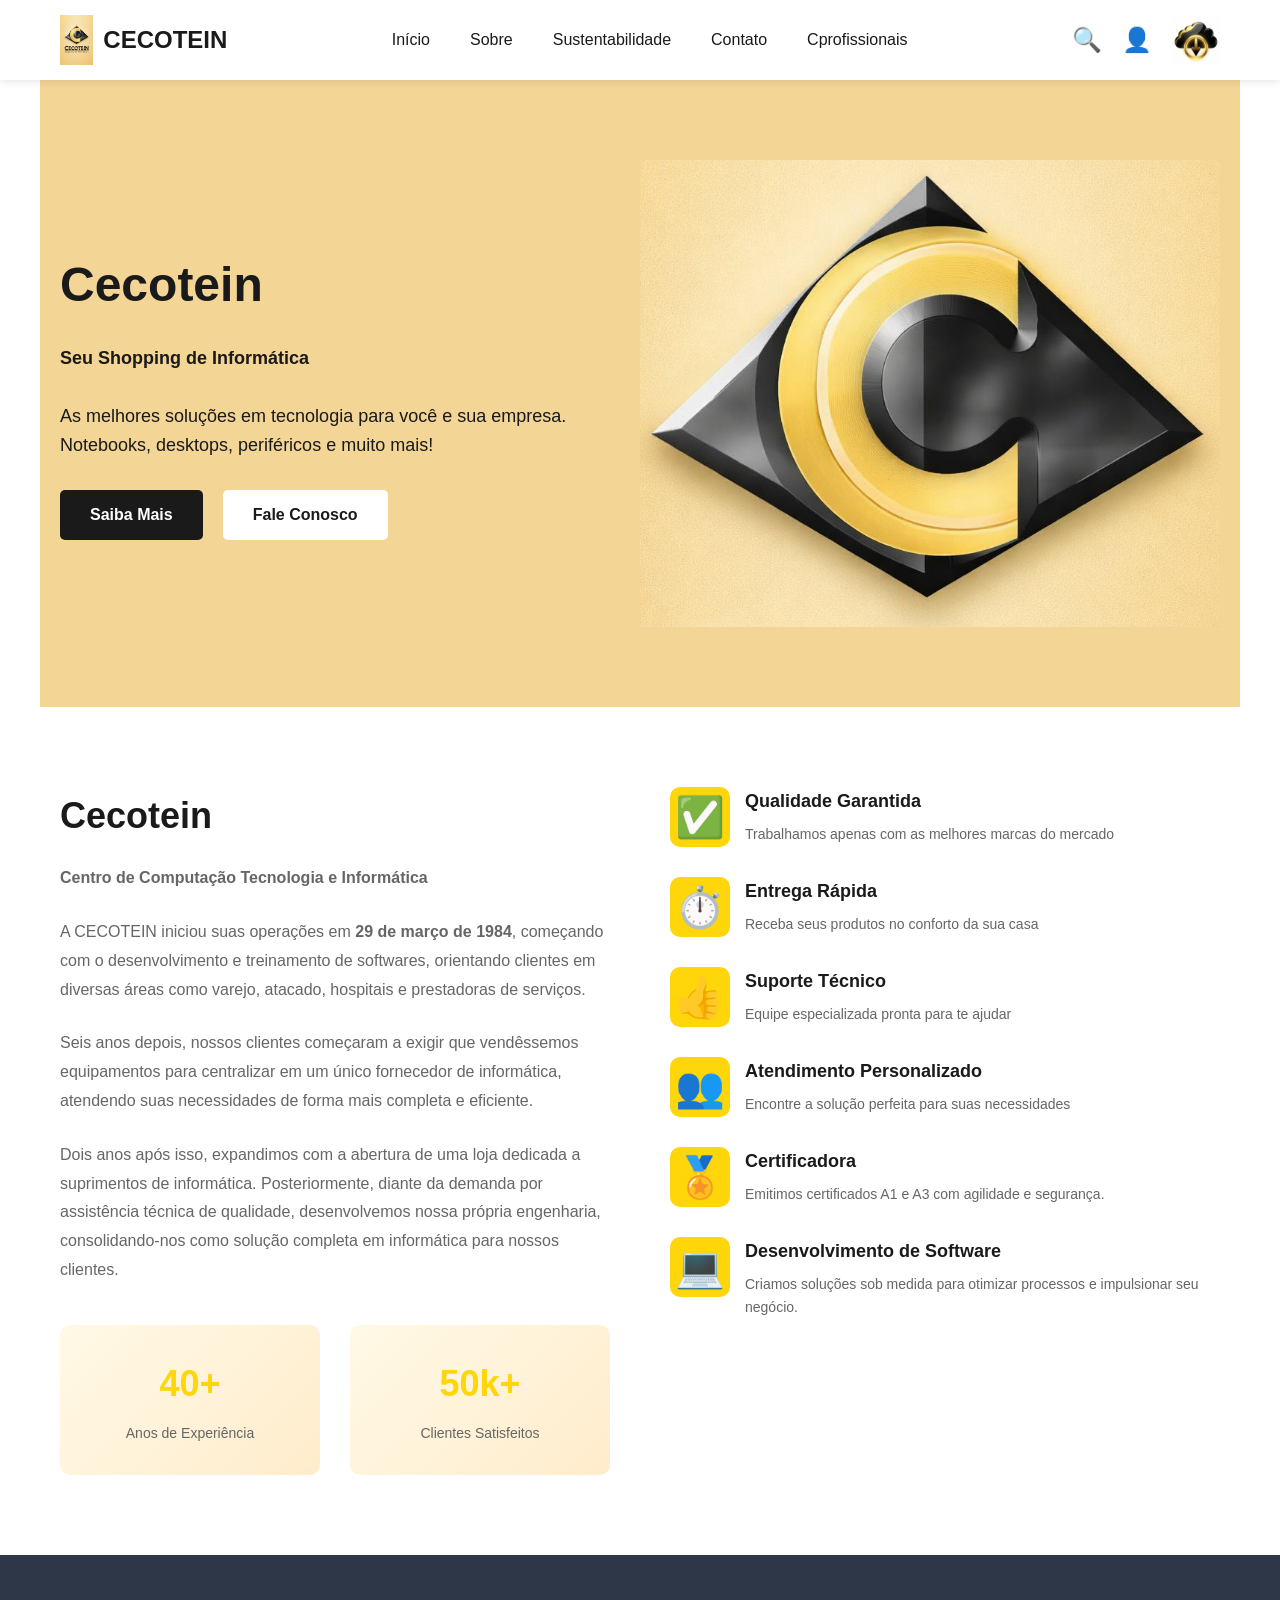
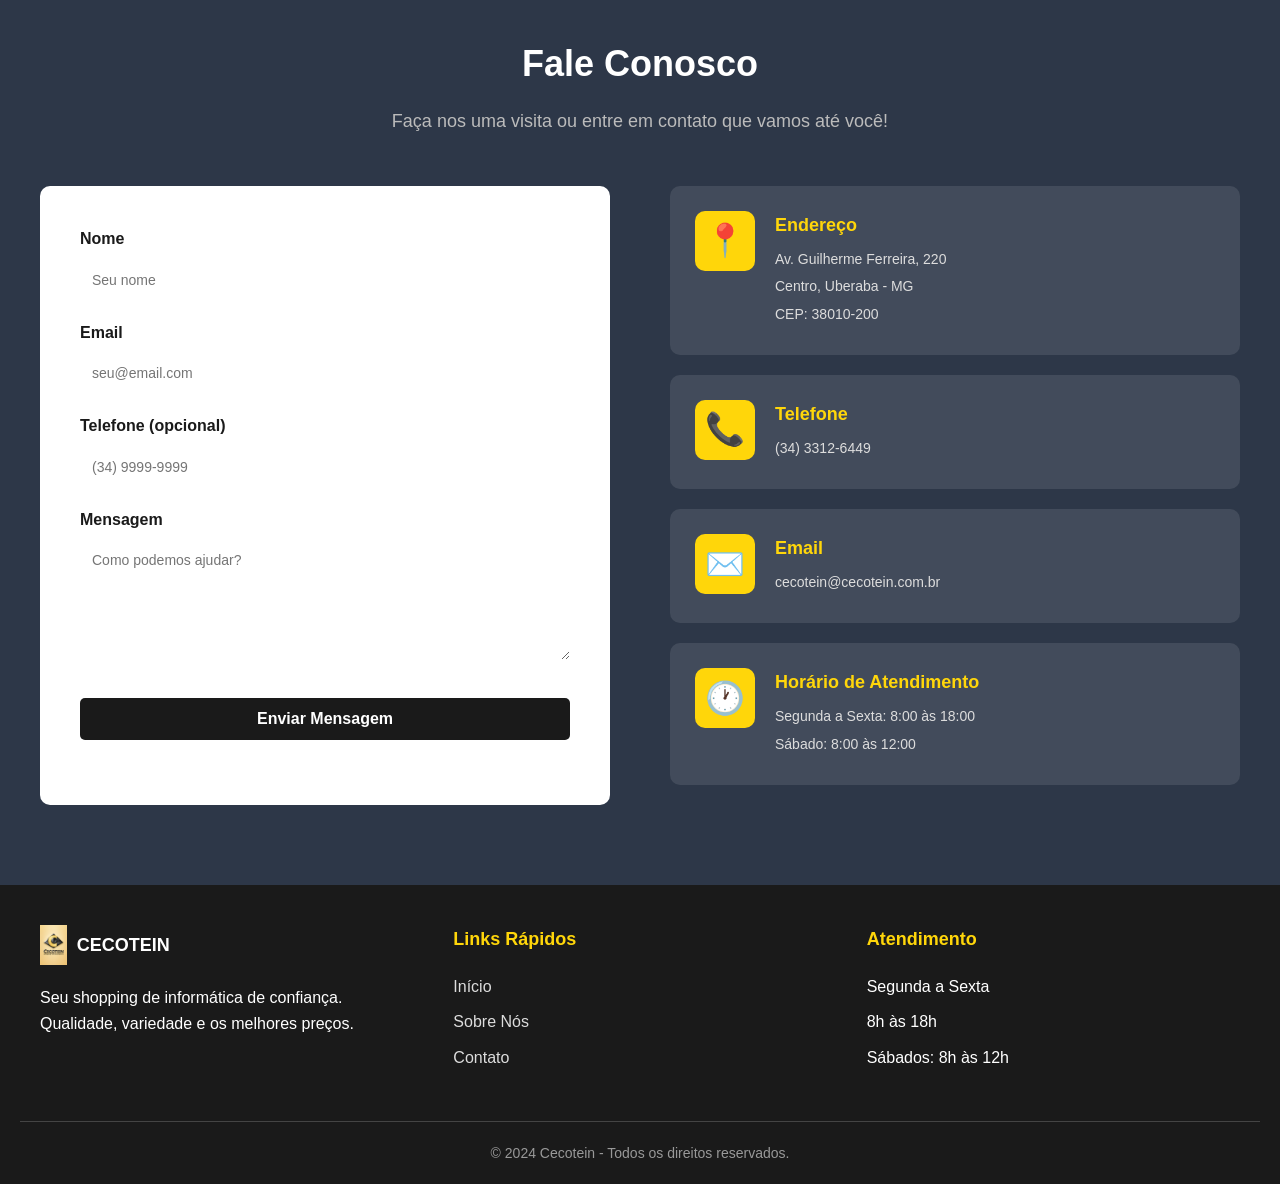
==== index.html @ 4a8e010f "Adicionando CProfissionais E Adm Ao site novo da Cecotein" ====
<!DOCTYPE html>
<html lang="pt-BR">
<head>
    <meta charset="UTF-8">
    <meta name="viewport" content="width=device-width, initial-scale=1.0">
    <title>Cecotein - Seu Shopping de Informática</title>
    <link rel="icon" href="assets/cecotein_logo01.png" type="image/png">
    <style>
        * {
            margin: 0;
            padding: 0;
            box-sizing: border-box;
        }

        :root {
            --amarelo: #FFD60A;
            --preto: #1a1a1a;
            --cinza-escuro: #2d3748;
            --cinza-claro: #f7f7f7;
            --branco: #ffffff;
        }

        body {
            font-family: 'Segoe UI', Tahoma, Geneva, Verdana, sans-serif;
            line-height: 1.6;
            color: #333;
        }

        /* HEADER & NAVEGAÇÃO */
        header {
            background-color: var(--branco);
            box-shadow: 0 2px 8px rgba(0, 0, 0, 0.1);
            position: sticky;
            top: 0;
            z-index: 1000;
        }

        .header-container {
            max-width: 1200px;
            margin: 0 auto;
            display: flex;
            justify-content: space-between;
            align-items: center;
            padding: 15px 20px;
        }

        .logo {
            display: flex;
            align-items: center;
            gap: 10px;
        }

        .logo a {
            display: flex;
            align-items: center;
            gap: 10px;
            text-decoration: none;
        }

        .logo img {
            height: 50px;
            width: auto;
        }

        .logo-text {
            font-size: 24px;
            font-weight: bold;
            color: var(--preto);
        }

        nav ul {
            list-style: none;
            display: flex;
            gap: 40px;
            align-items: center;
        }

        nav a {
            text-decoration: none;
            color: var(--preto);
            font-weight: 500;
            transition: color 0.3s ease;
        }

        nav a:hover {
            color: var(--amarelo);
        }

        .header-icons {
            display: flex;
            gap: 20px;
            align-items: center;
        }

        .icon-btn {
            background: none;
            border: none;
            font-size: 24px;
            cursor: pointer;
            transition: transform 0.3s ease;
        }

        .icon-btn:hover {
            transform: scale(1.1);
        }

        .icon-btn img {
            width: 48px;
            height: 48px;
            object-fit: contain;
            display: block;
        }

        .cart-badge {
            background-color: var(--amarelo);
            color: var(--preto);
            border-radius: 50%;
            width: 24px;
            height: 24px;
            display: flex;
            align-items: center;
            justify-content: center;
            font-size: 12px;
            font-weight: bold;
        }

        /* HERO SECTION */
        .hero {
            background-color: #f3d596;
            padding: 80px 20px;
            display: flex;
            align-items: center;
            justify-content: space-between;
            max-width: 1200px;
            margin: 0 auto;
        }

        .hero-content {
            flex: 1;
        }

        .hero h1 {
            font-size: 48px;
            color: var(--preto);
            margin-bottom: 20px;
            font-weight: 900;
        }

        .hero p {
            font-size: 18px;
            color: var(--preto);
            margin-bottom: 30px;
        }

        .hero-buttons {
            display: flex;
            gap: 20px;
        }

        .btn {
            padding: 12px 30px;
            border: none;
            border-radius: 5px;
            font-size: 16px;
            font-weight: 600;
            cursor: pointer;
            transition: all 0.3s ease;
            text-decoration: none;
            display: inline-block;
        }

        .btn-primary {
            background-color: var(--preto);
            color: var(--branco);
        }

        .btn-primary:hover {
            background-color: var(--cinza-escuro);
            transform: translateY(-2px);
        }

        .btn-secondary {
            background-color: var(--branco);
            color: var(--preto);
        }

        .btn-secondary:hover {
            background-color: var(--cinza-claro);
            transform: translateY(-2px);
        }

        .hero-image {
            flex: 1;
            display: flex;
            justify-content: center;
            align-items: center;
            min-height: 300px;
        }

        .hero-image img {
            max-width: 100%;
            height: auto;
        }

        /* SOBRE */
        .sobre {
            padding: 80px 20px;
            background-color: var(--branco);
            max-width: 1200px;
            margin: 0 auto;
        }

        .sobre-container {
            display: grid;
            grid-template-columns: 1fr 1fr;
            gap: 60px;
            align-items: start;
        }

        .sobre-content h2 {
            font-size: 36px;
            color: var(--preto);
            margin-bottom: 20px;
            font-weight: 900;
        }

        .sobre-content p {
            font-size: 16px;
            color: #666;
            margin-bottom: 25px;
            line-height: 1.8;
        }

        .stats-container {
            display: grid;
            grid-template-columns: 1fr 1fr;
            gap: 30px;
            margin-top: 40px;
        }

        .stat-box {
            background: linear-gradient(135deg, #fff9e6 0%, #ffeccc 100%);
            padding: 30px;
            border-radius: 10px;
            text-align: center;
        }

        .stat-number {
            font-size: 36px;
            font-weight: 900;
            color: var(--amarelo);
        }

        .stat-label {
            font-size: 14px;
            color: #666;
            margin-top: 10px;
        }

        .beneficios {
            display: grid;
            grid-template-columns: 1fr;
            gap: 30px;
        }

        .beneficio-item {
            display: flex;
            gap: 15px;
            align-items: flex-start;
        }

        .beneficio-icon {
            font-size: 40px;
            background-color: var(--amarelo);
            width: 60px;
            height: 60px;
            border-radius: 10px;
            display: flex;
            justify-content: center;
            align-items: center;
            flex-shrink: 0;
        }

        .beneficio-content h3 {
            font-size: 18px;
            color: var(--preto);
            margin-bottom: 8px;
            font-weight: 700;
        }

        .beneficio-content p {
            font-size: 14px;
            color: #666;
            margin: 0;
        }

        /* CONTATO */
        .contato {
            padding: 80px 20px;
            background-color: var(--cinza-escuro);
            color: var(--branco);
        }

        .contato-container {
            max-width: 1200px;
            margin: 0 auto;
            display: grid;
            grid-template-columns: 1fr 1fr;
            gap: 60px;
        }

        .contato h2 {
            text-align: center;
            grid-column: 1 / -1;
            font-size: 36px;
            margin-bottom: 15px;
            font-weight: 900;
        }

        .contato-subtitle {
            text-align: center;
            grid-column: 1 / -1;
            color: #bbb;
            margin-bottom: 50px;
            font-size: 18px;
        }

        .form-group {
            margin-bottom: 20px;
        }

        .form-group label {
            display: block;
            margin-bottom: 8px;
            font-weight: 600;
            color: var(--branco);
        }

        .form-group input,
        .form-group textarea {
            width: 100%;
            padding: 12px;
            border: none;
            border-radius: 5px;
            font-family: inherit;
            font-size: 14px;
        }

        .form-group input:focus,
        .form-group textarea:focus {
            outline: none;
            box-shadow: 0 0 0 3px rgba(255, 214, 10, 0.3);
        }

        .form-group textarea {
            resize: vertical;
            min-height: 120px;
        }

        .contato form {
            background: var(--branco);
            padding: 40px;
            border-radius: 10px;
        }

        .contato form .form-group label {
            color: var(--preto);
        }

        .contato form .btn {
            width: 100%;
            margin-top: 10px;
        }

        .info-item a {
            color: inherit;
            text-decoration: none;
        }

        .info-item a:hover {
            text-decoration: underline;
        }

        .info-item {
            background: rgba(255, 255, 255, 0.1);
            padding: 25px;
            border-radius: 10px;
            margin-bottom: 20px;
            display: flex;
            gap: 20px;
            align-items: flex-start;
        }

        .info-icon {
            font-size: 32px;
            background-color: var(--amarelo);
            color: var(--preto);
            width: 60px;
            height: 60px;
            border-radius: 10px;
            display: flex;
            justify-content: center;
            align-items: center;
            flex-shrink: 0;
        }

        .info-content h3 {
            font-size: 18px;
            margin-bottom: 8px;
            color: var(--amarelo);
            font-weight: 700;
        }

        .info-content p {
            font-size: 14px;
            color: #ddd;
            margin: 5px 0;
        }

        /* FOOTER */
        footer {
            background-color: var(--preto);
            color: var(--branco);
            padding: 40px 20px 20px;
        }

        .footer-container {
            max-width: 1200px;
            margin: 0 auto;
            display: grid;
            grid-template-columns: repeat(auto-fit, minmax(250px, 1fr));
            gap: 40px;
            margin-bottom: 40px;
        }

        .footer-section h3 {
            font-size: 18px;
            margin-bottom: 20px;
            color: var(--amarelo);
            font-weight: 700;
        }

        .footer-section ul {
            list-style: none;
        }

        .footer-section ul li {
            margin-bottom: 10px;
        }

        .footer-section ul a {
            color: #ddd;
            text-decoration: none;
            transition: color 0.3s ease;
        }

        .footer-section ul a:hover {
            color: var(--amarelo);
        }

        .footer-logo {
            display: flex;
            align-items: center;
            gap: 10px;
            margin-bottom: 20px;
        }

        .footer-logo img {
            height: 40px;
        }

        .footer-logo-text {
            font-size: 18px;
            font-weight: bold;
        }

        .footer-bottom {
            border-top: 1px solid #444;
            padding-top: 20px;
            text-align: center;
            color: #999;
            font-size: 14px;
        }

        /* RESPONSIVO */
        @media (max-width: 768px) {
            .header-container {
                flex-direction: column;
                gap: 20px;
            }

            nav ul {
                gap: 20px;
                font-size: 14px;
            }

            .hero {
                flex-direction: column;
                padding: 40px 20px;
            }

            .hero h1 {
                font-size: 36px;
            }

            .hero-buttons {
                flex-direction: column;
            }

            .hero-image {
                margin-top: 40px;
            }

            .sobre-container {
                grid-template-columns: 1fr;
                gap: 40px;
            }

            .contato-container {
                grid-template-columns: 1fr;
            }
        }
    </style>
</head>
<body>
    <!-- HEADER -->
    <header>
        <div class="header-container">
            <div class="logo">
                <a href="index.html" aria-label="Ir para a página inicial">
                    <img src="assets/cecotein_logo01.png" alt="Cecotein Logo">
                    <span class="logo-text">CECOTEIN</span>
                </a>
            </div>
            <nav>
                <ul>
                    <li><a href="#inicio">Início</a></li>
                    <li><a href="#sobre">Sobre</a></li>
                    <li><a href="sustentabilidade.html">Sustentabilidade</a></li>
                    <li><a href="#contato">Contato</a></li>
                    <li><a href="https://cecotein.com.br/cprofissionais/principais/">Cprofissionais</a></li>
                </ul>
            </nav>
            <div class="header-icons">
                <button class="icon-btn" aria-label="Pesquisar">🔍</button>
                <button class="icon-btn" aria-label="Perfil">👤</button>
                <a class="icon-btn" href="https://www.cecotein.com.br/senha.php" aria-label="Acessar principais">
                    <img src="assets/Simbolo_Downloads.png" alt="Ícone de download">
                </a>
            </div>
        </div>
    </header>

    <!-- HERO SECTION -->
    <section class="hero" id="inicio">
        <div class="hero-content">
            <h1>Cecotein</h1>
            <p><strong>Seu Shopping de Informática</strong></p>
            <p>As melhores soluções em tecnologia para você e sua empresa. Notebooks, desktops, periféricos e muito mais!</p>
            <div class="hero-buttons">
                <a href="#sobre" class="btn btn-primary">Saiba Mais</a>
                <a href="#contato" class="btn btn-secondary">Fale Conosco</a>
            </div>
        </div>
        <div class="hero-image">
            <img src="assets/cecotein_logo02.png" alt="Cecotein Logo" style="max-width: 100%; height: auto;">
        </div>
    </section>

    <!-- SOBRE -->
    <section class="sobre" id="sobre">
        <div class="sobre-container">
            <div class="sobre-content">
                <h2>Cecotein</h2>
                <p><strong>Centro de Computação Tecnologia e Informática</strong></p>
                
                <p>A CECOTEIN iniciou suas operações em <strong>29 de março de 1984</strong>, começando com o desenvolvimento e treinamento de softwares, orientando clientes em diversas áreas como varejo, atacado, hospitais e prestadoras de serviços.</p>
                
                <p>Seis anos depois, nossos clientes começaram a exigir que vendêssemos equipamentos para centralizar em um único fornecedor de informática, atendendo suas necessidades de forma mais completa e eficiente.</p>
                
                <p>Dois anos após isso, expandimos com a abertura de uma loja dedicada a suprimentos de informática. Posteriormente, diante da demanda por assistência técnica de qualidade, desenvolvemos nossa própria engenharia, consolidando-nos como solução completa em informática para nossos clientes.</p>
                
                <div class="stats-container">
                    <div class="stat-box">
                        <div class="stat-number">40+</div>
                        <div class="stat-label">Anos de Experiência</div>
                    </div>
                    <div class="stat-box">
                        <div class="stat-number">50k+</div>
                        <div class="stat-label">Clientes Satisfeitos</div>
                    </div>
                </div>
            </div>

            <div class="beneficios">
                <div class="beneficio-item">
                    <div class="beneficio-icon">✅</div>
                    <div class="beneficio-content">
                        <h3>Qualidade Garantida</h3>
                        <p>Trabalhamos apenas com as melhores marcas do mercado</p>
                    </div>
                </div>

                <div class="beneficio-item">
                    <div class="beneficio-icon">⏱️</div>
                    <div class="beneficio-content">
                        <h3>Entrega Rápida</h3>
                        <p>Receba seus produtos no conforto da sua casa</p>
                    </div>
                </div>

                <div class="beneficio-item">
                    <div class="beneficio-icon">👍</div>
                    <div class="beneficio-content">
                        <h3>Suporte Técnico</h3>
                        <p>Equipe especializada pronta para te ajudar</p>
                    </div>
                </div>

                <div class="beneficio-item">
                    <div class="beneficio-icon">👥</div>
                    <div class="beneficio-content">
                        <h3>Atendimento Personalizado</h3>
                        <p>Encontre a solução perfeita para suas necessidades</p>
                    </div>
                </div>

                <div class="beneficio-item">
                    <div class="beneficio-icon">🏅</div>
                    <div class="beneficio-content">
                        <h3>Certificadora</h3>
                        <p>Emitimos certificados A1 e A3 com agilidade e segurança.</p>
                    </div>
                </div>

                <div class="beneficio-item">
                    <div class="beneficio-icon">💻</div>
                    <div class="beneficio-content">
                        <h3>Desenvolvimento de Software</h3>
                        <p>Criamos soluções sob medida para otimizar processos e impulsionar seu negócio.</p>
                    </div>
                </div>
            </div>
        </div>
    </section>

    <!-- CONTATO -->
    <section class="contato" id="contato">
        <h2>Fale Conosco</h2>
        <p class="contato-subtitle">Faça nos uma visita ou entre em contato que vamos até você!</p>

        <div class="contato-container">
            <form id="contactForm">
                <div class="form-group">
                    <label for="nome">Nome</label>
                    <input type="text" id="nome" placeholder="Seu nome" required>
                </div>
                <div class="form-group">
                    <label for="email">Email</label>
                    <input type="email" id="email" placeholder="seu@email.com" required>
                </div>
                <div class="form-group">
                    <label for="telefone">Telefone (opcional)</label>
                    <input type="tel" id="telefone" placeholder="(34) 9999-9999">
                </div>
                <div class="form-group">
                    <label for="mensagem">Mensagem</label>
                    <textarea id="mensagem" placeholder="Como podemos ajudar?" required></textarea>
                </div>
                <button type="submit" class="btn btn-primary">Enviar Mensagem</button>
            </form>

            <div>
                <div class="info-item">
                    <div class="info-icon">📍</div>
                    <div class="info-content">
                        <h3>Endereço</h3>
                        <a href="https://www.google.com/maps/search/Av.+Guilherme+Ferreira,+220,+Centro,+Uberaba,+MG,+38010-200" target="_blank" rel="noopener noreferrer">
                            <p>Av. Guilherme Ferreira, 220</p>
                            <p>Centro, Uberaba - MG</p>
                            <p>CEP: 38010-200</p>
                        </a>
                    </div>
                </div>

                <div class="info-item">
                    <div class="info-icon">📞</div>
                    <div class="info-content">
                        <h3>Telefone</h3>
                        <a href="tel:+553433126449">
                            <p>(34) 3312-6449</p>
                        </a>
                    </div>
                </div>

                <div class="info-item">
                    <div class="info-icon">✉️</div>
                    <div class="info-content">
                        <h3>Email</h3>
                        <a href="mailto:cecotein@cecotein.com.br">
                            <p>cecotein@cecotein.com.br</p>
                        </a>
                    </div>
                </div>

                <div class="info-item">
                    <div class="info-icon">🕐</div>
                    <div class="info-content">
                        <h3>Horário de Atendimento</h3>
                        <p>Segunda a Sexta: 8:00 às 18:00</p>
                        <p>Sábado: 8:00 às 12:00</p>
                    </div>
                </div>
            </div>
        </div>
    </section>

    <!-- FOOTER -->
    <footer>
        <div class="footer-container">
            <div class="footer-section">
                <div class="footer-logo">
                    <img src="assets/cecotein_logo01.png" alt="Cecotein">
                    <span class="footer-logo-text">CECOTEIN</span>
                </div>
                <p>Seu shopping de informática de confiança. Qualidade, variedade e os melhores preços.</p>
            </div>

            <div class="footer-section">
                <h3>Links Rápidos</h3>
                <ul>
                    <li><a href="#inicio">Início</a></li>
                    <li><a href="#sobre">Sobre Nós</a></li>
                    <li><a href="#contato">Contato</a></li>
                </ul>
            </div>

            <div class="footer-section">
                <h3>Atendimento</h3>
                <ul>
                    <li>Segunda a Sexta</li>
                    <li>8h às 18h</li>
                    <li>Sábados: 8h às 12h</li>
                </ul>
            </div>
        </div>

        <div class="footer-bottom">
            <p>&copy; 2024 Cecotein - Todos os direitos reservados.</p>
        </div>
    </footer>

    <script>
        // Smooth scroll para links de navegação
        document.querySelectorAll('a[href^="#"]').forEach(anchor => {
            anchor.addEventListener('click', function (e) {
                e.preventDefault();
                const target = document.querySelector(this.getAttribute('href'));
                if (target) {
                    target.scrollIntoView({
                        behavior: 'smooth',
                        block: 'start'
                    });
                }
            });
        });

        // Form submission
        document.getElementById('contactForm').addEventListener('submit', function(e) {
            e.preventDefault();
            
            const nome = document.getElementById('nome').value;
            const email = document.getElementById('email').value;
            const telefone = document.getElementById('telefone').value;
            const mensagem = document.getElementById('mensagem').value;
            
            const assunto = `Contato de ${nome}`;
            const corpo = `Nome: ${nome}\nEmail: ${email}\nTelefone: ${telefone}\n\nMensagem:\n${mensagem}`;
            
            window.location.href = `mailto:cecotein@cecotein.com.br?subject=${encodeURIComponent(assunto)}&body=${encodeURIComponent(corpo)}`;
            
            this.reset();
        });
    </script>
</body>
</html>
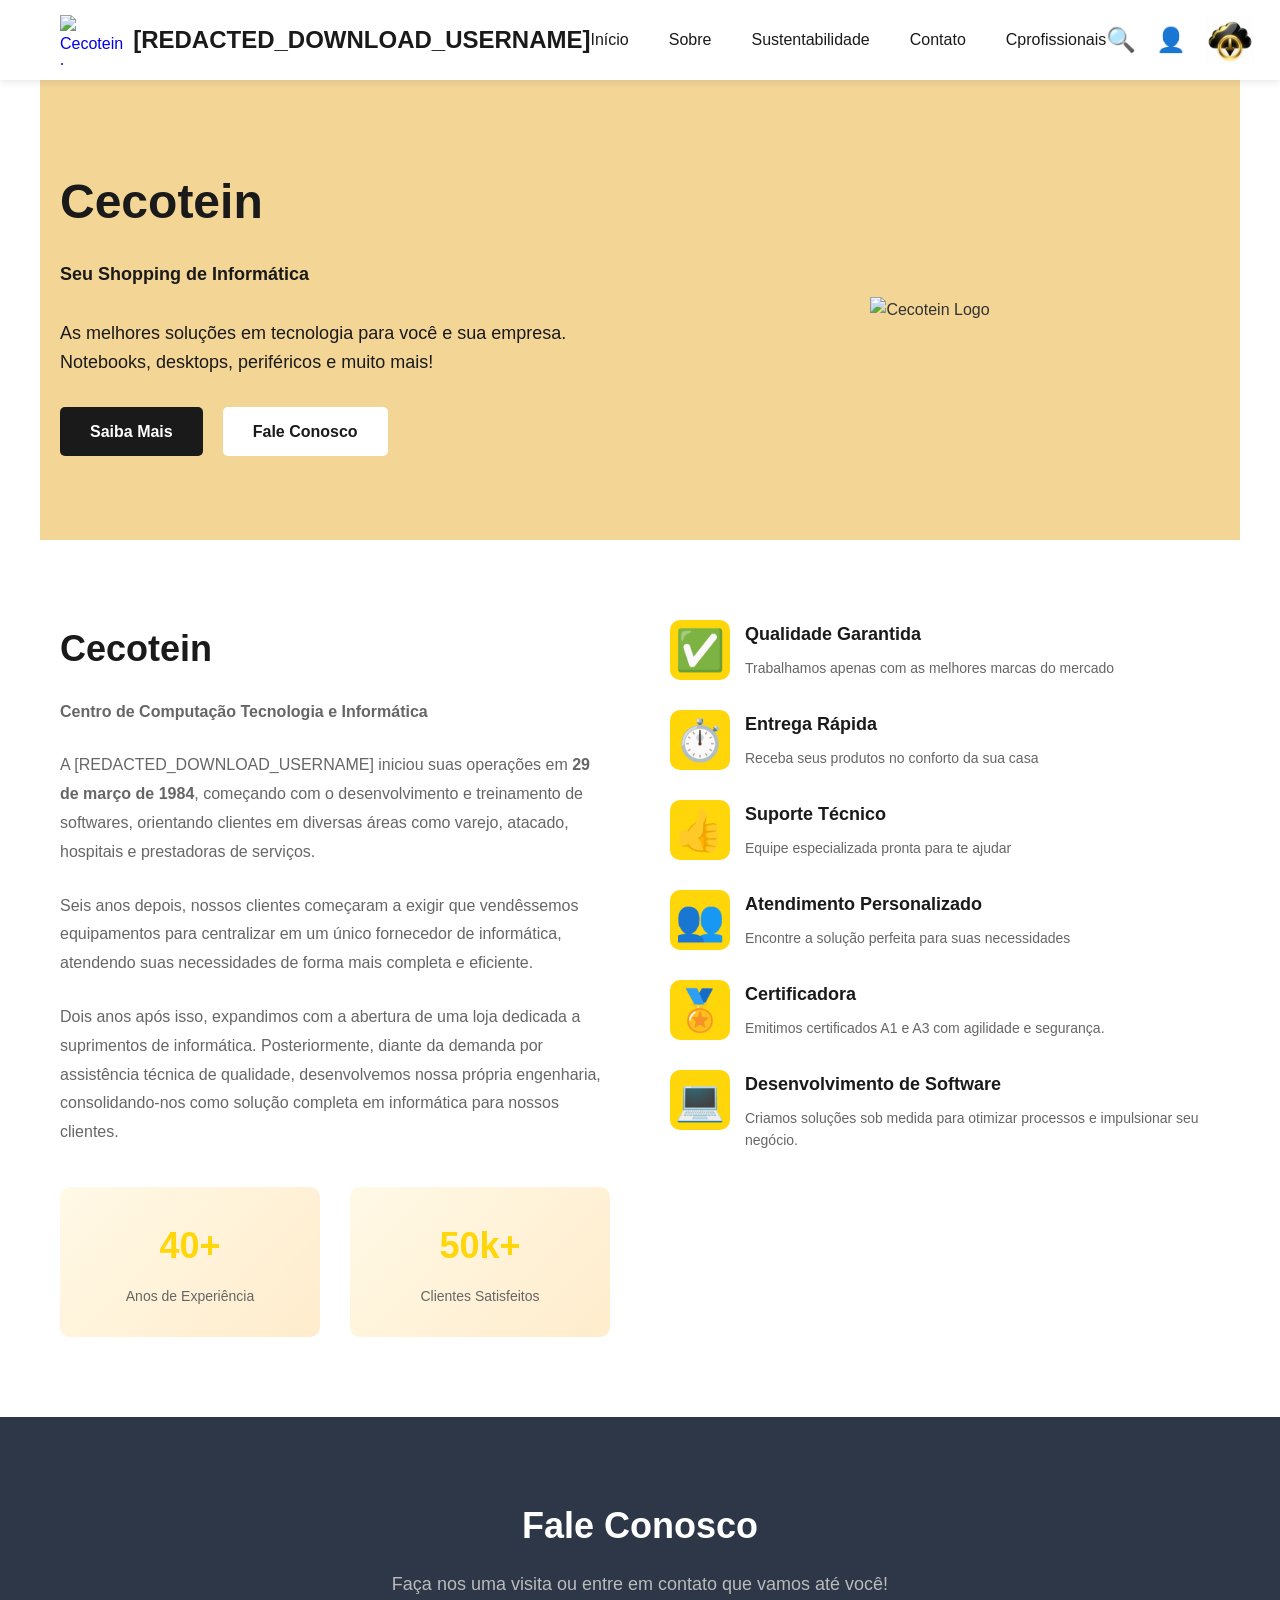
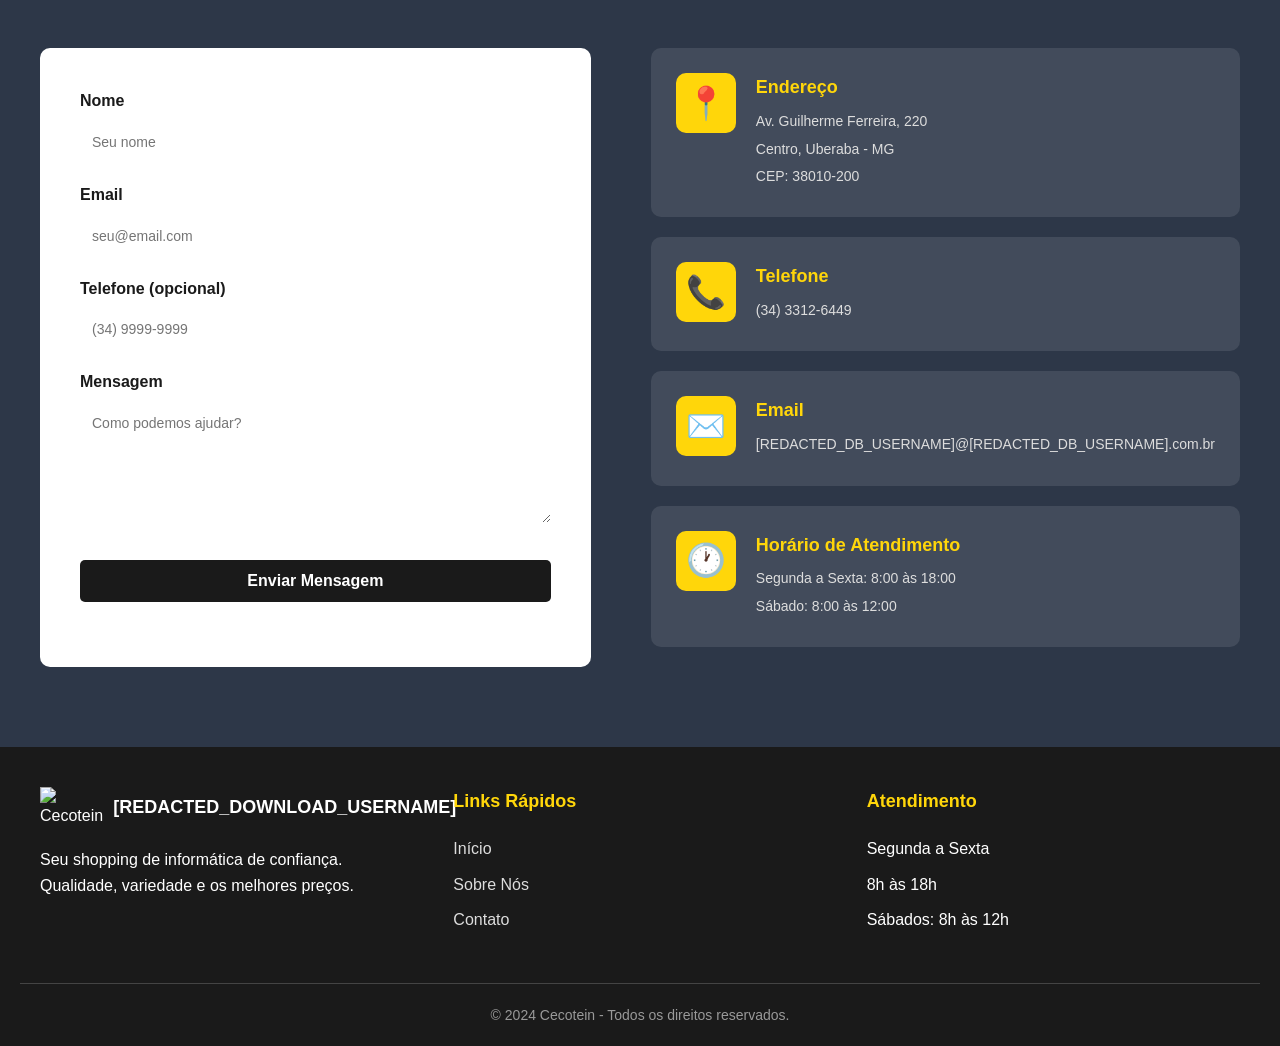
==== commit 3ac808ca: "Adicionando CProfissionais E Adm Ao site novo da Cecotein" ====
--- a/index.html
+++ b/index.html
@@ -4,7 +4,7 @@
     <meta charset="UTF-8">
     <meta name="viewport" content="width=device-width, initial-scale=1.0">
     <title>Cecotein - Seu Shopping de Informática</title>
-    <link rel="icon" href="assets/cecotein_logo01.png" type="image/png">
+    <link rel="icon" href="assets/[REDACTED_DB_USERNAME]_logo01.png" type="image/png">
     <style>
         * {
             margin: 0;
@@ -528,8 +528,8 @@
         <div class="header-container">
             <div class="logo">
                 <a href="index.html" aria-label="Ir para a página inicial">
-                    <img src="assets/cecotein_logo01.png" alt="Cecotein Logo">
-                    <span class="logo-text">CECOTEIN</span>
+                    <img src="assets/[REDACTED_DB_USERNAME]_logo01.png" alt="Cecotein Logo">
+                    <span class="logo-text">[REDACTED_DOWNLOAD_USERNAME]</span>
                 </a>
             </div>
             <nav>
@@ -538,13 +538,13 @@
                     <li><a href="#sobre">Sobre</a></li>
                     <li><a href="sustentabilidade.html">Sustentabilidade</a></li>
                     <li><a href="#contato">Contato</a></li>
-                    <li><a href="https://cecotein.com.br/cprofissionais/principais/">Cprofissionais</a></li>
+                    <li><a href="https://[REDACTED_DB_USERNAME].com.br/cprofissionais/principais/">Cprofissionais</a></li>
                 </ul>
             </nav>
             <div class="header-icons">
                 <button class="icon-btn" aria-label="Pesquisar">🔍</button>
                 <button class="icon-btn" aria-label="Perfil">👤</button>
-                <a class="icon-btn" href="https://www.cecotein.com.br/senha.php" aria-label="Acessar principais">
+                <a class="icon-btn" href="https://www.[REDACTED_DB_USERNAME].com.br/senha.php" aria-label="Acessar principais">
                     <img src="assets/Simbolo_Downloads.png" alt="Ícone de download">
                 </a>
             </div>
@@ -563,7 +563,7 @@
             </div>
         </div>
         <div class="hero-image">
-            <img src="assets/cecotein_logo02.png" alt="Cecotein Logo" style="max-width: 100%; height: auto;">
+            <img src="assets/[REDACTED_DB_USERNAME]_logo02.png" alt="Cecotein Logo" style="max-width: 100%; height: auto;">
         </div>
     </section>
 
@@ -574,7 +574,7 @@
                 <h2>Cecotein</h2>
                 <p><strong>Centro de Computação Tecnologia e Informática</strong></p>
                 
-                <p>A CECOTEIN iniciou suas operações em <strong>29 de março de 1984</strong>, começando com o desenvolvimento e treinamento de softwares, orientando clientes em diversas áreas como varejo, atacado, hospitais e prestadoras de serviços.</p>
+                <p>A [REDACTED_DOWNLOAD_USERNAME] iniciou suas operações em <strong>29 de março de 1984</strong>, começando com o desenvolvimento e treinamento de softwares, orientando clientes em diversas áreas como varejo, atacado, hospitais e prestadoras de serviços.</p>
                 
                 <p>Seis anos depois, nossos clientes começaram a exigir que vendêssemos equipamentos para centralizar em um único fornecedor de informática, atendendo suas necessidades de forma mais completa e eficiente.</p>
                 
@@ -697,8 +697,8 @@
                     <div class="info-icon">✉️</div>
                     <div class="info-content">
                         <h3>Email</h3>
-                        <a href="mailto:cecotein@cecotein.com.br">
-                            <p>cecotein@cecotein.com.br</p>
+                        <a href="mailto:[REDACTED_DB_USERNAME]@[REDACTED_DB_USERNAME].com.br">
+                            <p>[REDACTED_DB_USERNAME]@[REDACTED_DB_USERNAME].com.br</p>
                         </a>
                     </div>
                 </div>
@@ -720,8 +720,8 @@
         <div class="footer-container">
             <div class="footer-section">
                 <div class="footer-logo">
-                    <img src="assets/cecotein_logo01.png" alt="Cecotein">
-                    <span class="footer-logo-text">CECOTEIN</span>
+                    <img src="assets/[REDACTED_DB_USERNAME]_logo01.png" alt="Cecotein">
+                    <span class="footer-logo-text">[REDACTED_DOWNLOAD_USERNAME]</span>
                 </div>
                 <p>Seu shopping de informática de confiança. Qualidade, variedade e os melhores preços.</p>
             </div>
@@ -777,7 +777,7 @@
             const assunto = `Contato de ${nome}`;
             const corpo = `Nome: ${nome}\nEmail: ${email}\nTelefone: ${telefone}\n\nMensagem:\n${mensagem}`;
             
-            window.location.href = `mailto:cecotein@cecotein.com.br?subject=${encodeURIComponent(assunto)}&body=${encodeURIComponent(corpo)}`;
+            window.location.href = `mailto:[REDACTED_DB_USERNAME]@[REDACTED_DB_USERNAME].com.br?subject=${encodeURIComponent(assunto)}&body=${encodeURIComponent(corpo)}`;
             
             this.reset();
         });
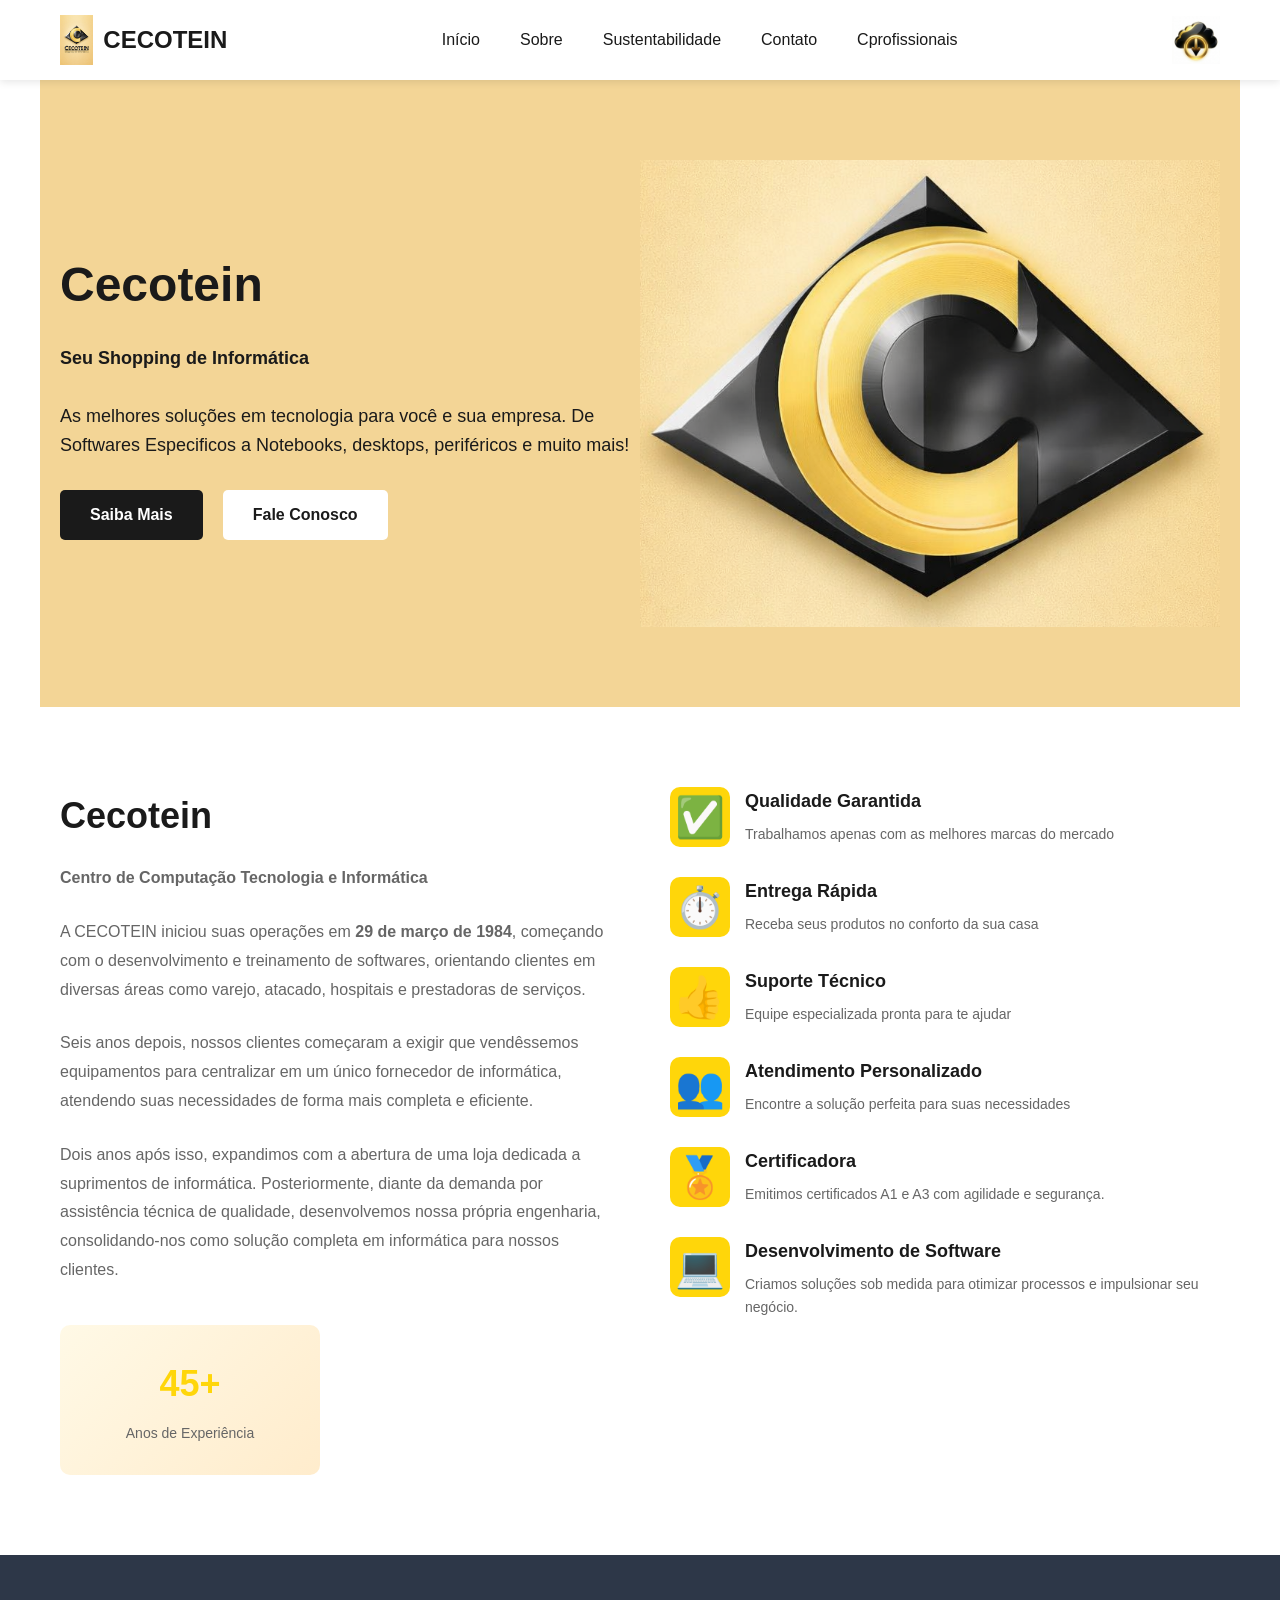
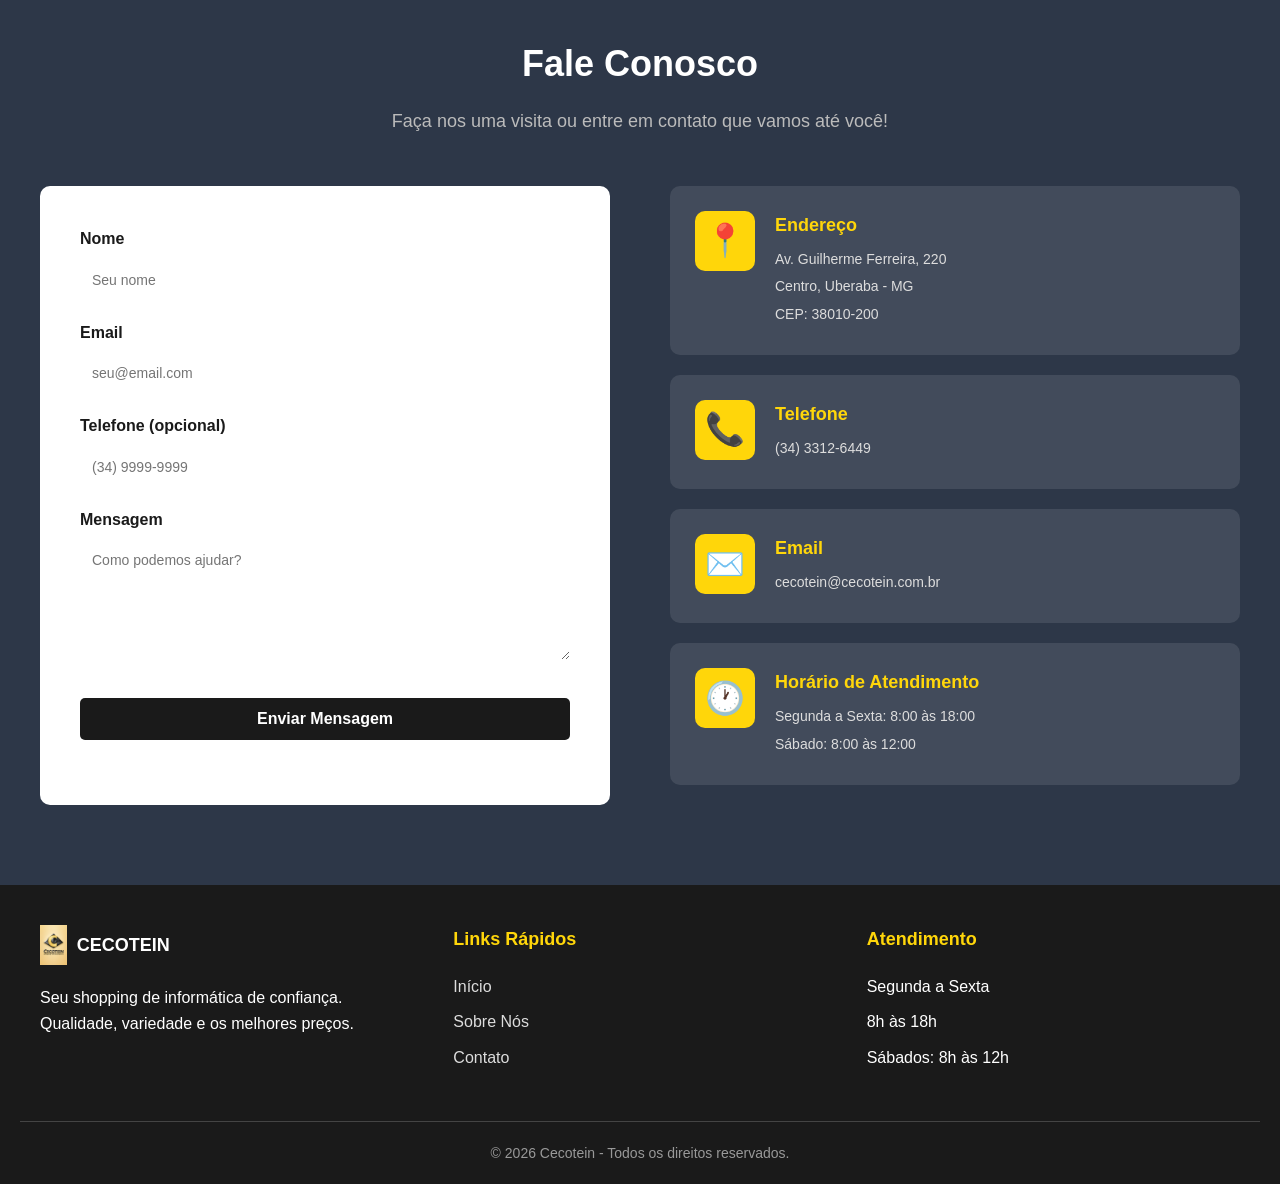
==== commit 3b796c1f: "Correcao-e-retirada-das-partes-incompletas-do-site" ====
--- a/index.html
+++ b/index.html
@@ -4,7 +4,7 @@
     <meta charset="UTF-8">
     <meta name="viewport" content="width=device-width, initial-scale=1.0">
     <title>Cecotein - Seu Shopping de Informática</title>
-    <link rel="icon" href="assets/[REDACTED_DB_USERNAME]_logo01.png" type="image/png">
+    <link rel="icon" href="assets/cecotein_logo01.png" type="image/png">
     <style>
         * {
             margin: 0;
@@ -528,8 +528,8 @@
         <div class="header-container">
             <div class="logo">
                 <a href="index.html" aria-label="Ir para a página inicial">
-                    <img src="assets/[REDACTED_DB_USERNAME]_logo01.png" alt="Cecotein Logo">
-                    <span class="logo-text">[REDACTED_DOWNLOAD_USERNAME]</span>
+                    <img src="assets/cecotein_logo01.png" alt="Cecotein Logo">
+                    <span class="logo-text">CECOTEIN</span>
                 </a>
             </div>
             <nav>
@@ -538,13 +538,11 @@
                     <li><a href="#sobre">Sobre</a></li>
                     <li><a href="sustentabilidade.html">Sustentabilidade</a></li>
                     <li><a href="#contato">Contato</a></li>
-                    <li><a href="https://[REDACTED_DB_USERNAME].com.br/cprofissionais/principais/">Cprofissionais</a></li>
+                    <li><a href="https://cecotein.com.br/cprofissionais/principais/">Cprofissionais</a></li>
                 </ul>
             </nav>
             <div class="header-icons">
-                <button class="icon-btn" aria-label="Pesquisar">🔍</button>
-                <button class="icon-btn" aria-label="Perfil">👤</button>
-                <a class="icon-btn" href="https://www.[REDACTED_DB_USERNAME].com.br/senha.php" aria-label="Acessar principais">
+                <a class="icon-btn" href="https://www.cecotein.com.br/senha.php" aria-label="Acessar principais">
                     <img src="assets/Simbolo_Downloads.png" alt="Ícone de download">
                 </a>
             </div>
@@ -556,14 +554,14 @@
         <div class="hero-content">
             <h1>Cecotein</h1>
             <p><strong>Seu Shopping de Informática</strong></p>
-            <p>As melhores soluções em tecnologia para você e sua empresa. Notebooks, desktops, periféricos e muito mais!</p>
+            <p>As melhores soluções em tecnologia para você e sua empresa. De Softwares Especificos a Notebooks, desktops, periféricos e muito mais!</p>
             <div class="hero-buttons">
                 <a href="#sobre" class="btn btn-primary">Saiba Mais</a>
                 <a href="#contato" class="btn btn-secondary">Fale Conosco</a>
             </div>
         </div>
         <div class="hero-image">
-            <img src="assets/[REDACTED_DB_USERNAME]_logo02.png" alt="Cecotein Logo" style="max-width: 100%; height: auto;">
+            <img src="assets/cecotein_logo02.png" alt="Cecotein Logo" style="max-width: 100%; height: auto;">
         </div>
     </section>
 
@@ -574,7 +572,7 @@
                 <h2>Cecotein</h2>
                 <p><strong>Centro de Computação Tecnologia e Informática</strong></p>
                 
-                <p>A [REDACTED_DOWNLOAD_USERNAME] iniciou suas operações em <strong>29 de março de 1984</strong>, começando com o desenvolvimento e treinamento de softwares, orientando clientes em diversas áreas como varejo, atacado, hospitais e prestadoras de serviços.</p>
+                <p>A CECOTEIN iniciou suas operações em <strong>29 de março de 1984</strong>, começando com o desenvolvimento e treinamento de softwares, orientando clientes em diversas áreas como varejo, atacado, hospitais e prestadoras de serviços.</p>
                 
                 <p>Seis anos depois, nossos clientes começaram a exigir que vendêssemos equipamentos para centralizar em um único fornecedor de informática, atendendo suas necessidades de forma mais completa e eficiente.</p>
                 
@@ -582,12 +580,8 @@
                 
                 <div class="stats-container">
                     <div class="stat-box">
-                        <div class="stat-number">40+</div>
+                        <div class="stat-number">45+</div>
                         <div class="stat-label">Anos de Experiência</div>
-                    </div>
-                    <div class="stat-box">
-                        <div class="stat-number">50k+</div>
-                        <div class="stat-label">Clientes Satisfeitos</div>
                     </div>
                 </div>
             </div>
@@ -650,25 +644,33 @@
         <p class="contato-subtitle">Faça nos uma visita ou entre em contato que vamos até você!</p>
 
         <div class="contato-container">
-            <form id="contactForm">
+            <form id="contactForm" action="contato_envia.php" method="post">
                 <div class="form-group">
                     <label for="nome">Nome</label>
-                    <input type="text" id="nome" placeholder="Seu nome" required>
+                    <input type="text" id="nome" name="nome" placeholder="Seu nome" required>
                 </div>
                 <div class="form-group">
                     <label for="email">Email</label>
-                    <input type="email" id="email" placeholder="seu@email.com" required>
+                    <input type="email" id="email" name="email" placeholder="seu@email.com" required>
                 </div>
                 <div class="form-group">
                     <label for="telefone">Telefone (opcional)</label>
-                    <input type="tel" id="telefone" placeholder="(34) 9999-9999">
+                    <input type="tel" id="telefone" name="telefone" placeholder="(34) 9999-9999">
                 </div>
                 <div class="form-group">
                     <label for="mensagem">Mensagem</label>
-                    <textarea id="mensagem" placeholder="Como podemos ajudar?" required></textarea>
+                    <textarea id="mensagem" name="mensagem" placeholder="Como podemos ajudar?" required></textarea>
                 </div>
                 <button type="submit" class="btn btn-primary">Enviar Mensagem</button>
             </form>
+
+            <div id="contactModal" style="display:none; position:fixed; inset:0; background:rgba(0,0,0,0.55); align-items:center; justify-content:center; z-index:9999; padding:20px;">
+                <div style="background:#fff; max-width:420px; width:100%; border-radius:10px; padding:24px; box-shadow:0 12px 30px rgba(0,0,0,0.2); text-align:center;">
+                    <h3 id="contactModalTitle" style="margin-top:0; color:#0b5fff;">Mensagem enviada</h3>
+                    <p id="contactModalText" style="line-height:1.5; margin-bottom:20px;">Sua mensagem foi enviada com sucesso.</p>
+                    <button id="contactModalClose" type="button" class="btn btn-primary">Fechar</button>
+                </div>
+            </div>
 
             <div>
                 <div class="info-item">
@@ -697,8 +699,8 @@
                     <div class="info-icon">✉️</div>
                     <div class="info-content">
                         <h3>Email</h3>
-                        <a href="mailto:[REDACTED_DB_USERNAME]@[REDACTED_DB_USERNAME].com.br">
-                            <p>[REDACTED_DB_USERNAME]@[REDACTED_DB_USERNAME].com.br</p>
+                        <a href="mailto:cecotein@cecotein.com.br">
+                            <p>cecotein@cecotein.com.br</p>
                         </a>
                     </div>
                 </div>
@@ -720,8 +722,8 @@
         <div class="footer-container">
             <div class="footer-section">
                 <div class="footer-logo">
-                    <img src="assets/[REDACTED_DB_USERNAME]_logo01.png" alt="Cecotein">
-                    <span class="footer-logo-text">[REDACTED_DOWNLOAD_USERNAME]</span>
+                    <img src="assets/cecotein_logo01.png" alt="Cecotein">
+                    <span class="footer-logo-text">CECOTEIN</span>
                 </div>
                 <p>Seu shopping de informática de confiança. Qualidade, variedade e os melhores preços.</p>
             </div>
@@ -746,7 +748,7 @@
         </div>
 
         <div class="footer-bottom">
-            <p>&copy; 2024 Cecotein - Todos os direitos reservados.</p>
+            <p>&copy; 2026 Cecotein - Todos os direitos reservados.</p>
         </div>
     </footer>
 
@@ -765,22 +767,67 @@
             });
         });
 
-        // Form submission
-        document.getElementById('contactForm').addEventListener('submit', function(e) {
-            e.preventDefault();
-            
-            const nome = document.getElementById('nome').value;
-            const email = document.getElementById('email').value;
-            const telefone = document.getElementById('telefone').value;
-            const mensagem = document.getElementById('mensagem').value;
-            
-            const assunto = `Contato de ${nome}`;
-            const corpo = `Nome: ${nome}\nEmail: ${email}\nTelefone: ${telefone}\n\nMensagem:\n${mensagem}`;
-            
-            window.location.href = `mailto:[REDACTED_DB_USERNAME]@[REDACTED_DB_USERNAME].com.br?subject=${encodeURIComponent(assunto)}&body=${encodeURIComponent(corpo)}`;
-            
-            this.reset();
+        const form = document.getElementById('contactForm');
+        const modal = document.getElementById('contactModal');
+        const modalTitle = document.getElementById('contactModalTitle');
+        const modalText = document.getElementById('contactModalText');
+        const modalClose = document.getElementById('contactModalClose');
+
+        function showContactModal(title, message) {
+            modalTitle.textContent = title;
+            modalText.textContent = message;
+            modal.style.display = 'flex';
+        }
+
+        modalClose.addEventListener('click', function () {
+            modal.style.display = 'none';
         });
+
+        modal.addEventListener('click', function (event) {
+            if (event.target === modal) {
+                modal.style.display = 'none';
+            }
+        });
+
+        if (form) {
+            form.addEventListener('submit', async function (event) {
+                event.preventDefault();
+
+                const submitButton = this.querySelector('button[type="submit"]');
+                const originalText = submitButton.textContent;
+                submitButton.disabled = true;
+                submitButton.textContent = 'Enviando...';
+
+                try {
+                    const response = await fetch(this.action, {
+                        method: 'POST',
+                        body: new FormData(this)
+                    });
+
+                    const text = await response.text();
+                    let result = null;
+
+                    try {
+                        result = JSON.parse(text);
+                    } catch (parseError) {
+                        showContactModal('Falha no envio', `Erro de servidor: ${text}`);
+                        return;
+                    }
+
+                    if (response.ok && result.success) {
+                        showContactModal('Mensagem enviada', result.message);
+                        this.reset();
+                    } else {
+                        showContactModal('Falha no envio', result.message || 'Erro desconhecido.');
+                    }
+                } catch (error) {
+                    showContactModal('Falha no envio', 'Não foi possível enviar a mensagem. Tente novamente mais tarde.');
+                } finally {
+                    submitButton.disabled = false;
+                    submitButton.textContent = originalText;
+                }
+            });
+        }
     </script>
 </body>
 </html>
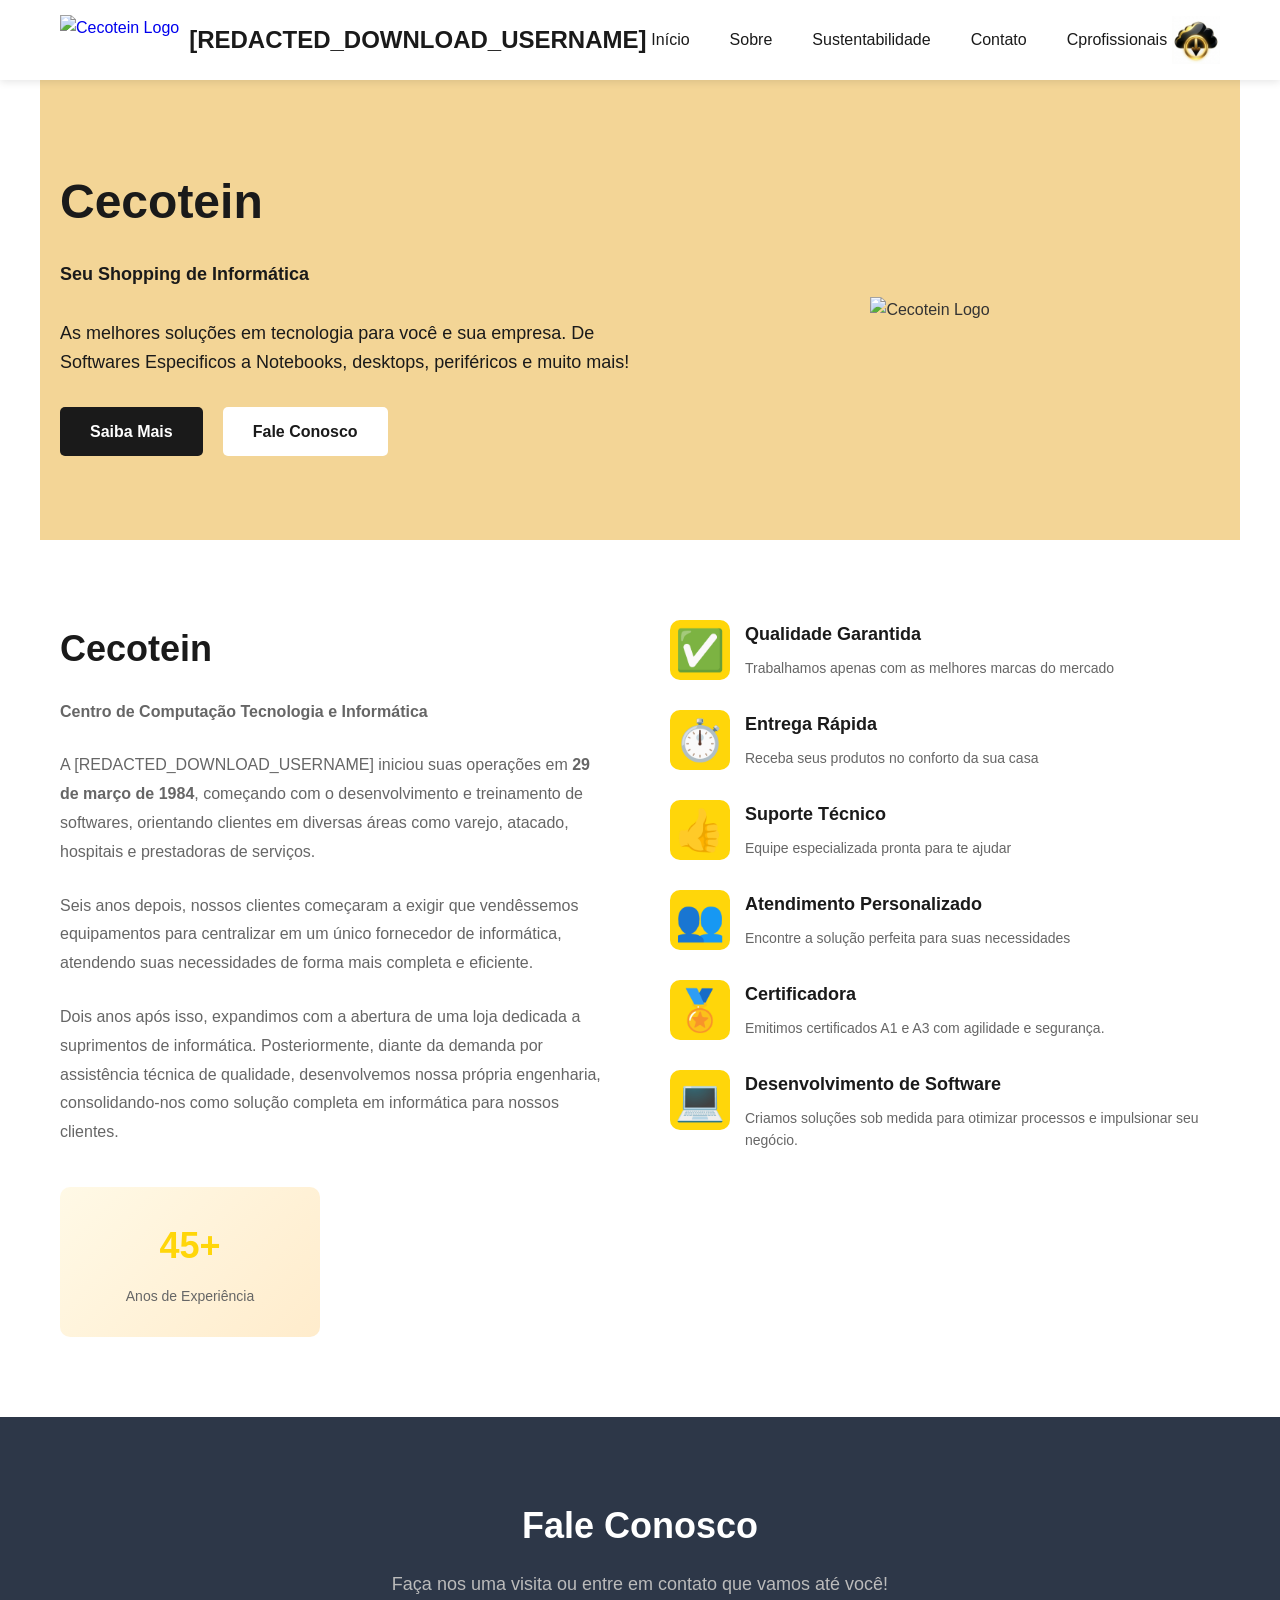
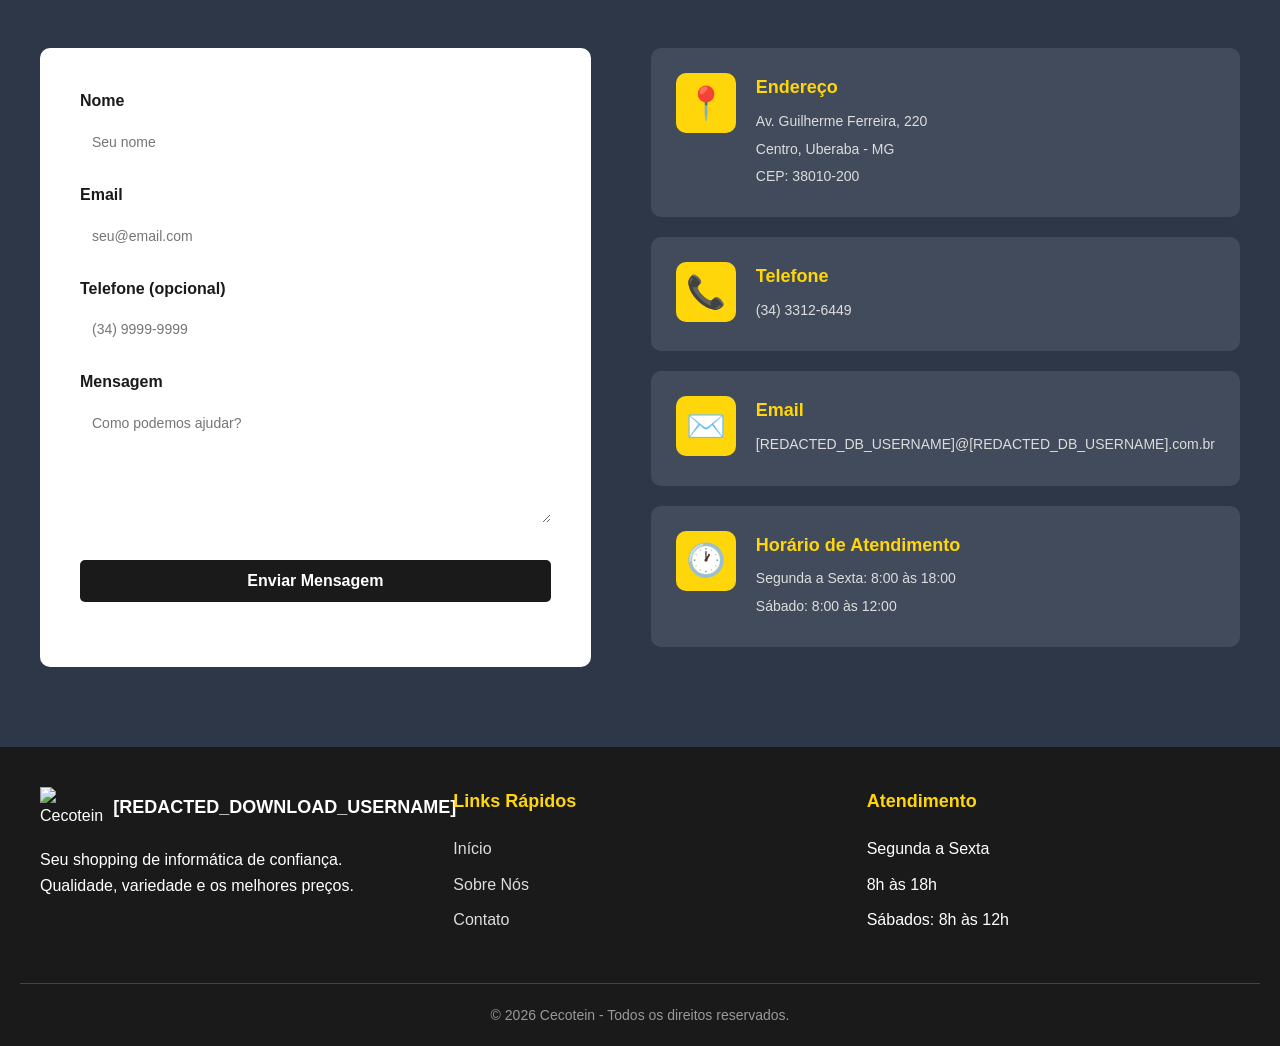
==== commit ef88681f: "Correcao-e-retirada-das-partes-incompletas-do-site" ====
--- a/index.html
+++ b/index.html
@@ -4,7 +4,7 @@
     <meta charset="UTF-8">
     <meta name="viewport" content="width=device-width, initial-scale=1.0">
     <title>Cecotein - Seu Shopping de Informática</title>
-    <link rel="icon" href="assets/cecotein_logo01.png" type="image/png">
+    <link rel="icon" href="assets/[REDACTED_DB_USERNAME]_logo01.png" type="image/png">
     <style>
         * {
             margin: 0;
@@ -528,8 +528,8 @@
         <div class="header-container">
             <div class="logo">
                 <a href="index.html" aria-label="Ir para a página inicial">
-                    <img src="assets/cecotein_logo01.png" alt="Cecotein Logo">
-                    <span class="logo-text">CECOTEIN</span>
+                    <img src="assets/[REDACTED_DB_USERNAME]_logo01.png" alt="Cecotein Logo">
+                    <span class="logo-text">[REDACTED_DOWNLOAD_USERNAME]</span>
                 </a>
             </div>
             <nav>
@@ -538,11 +538,11 @@
                     <li><a href="#sobre">Sobre</a></li>
                     <li><a href="sustentabilidade.html">Sustentabilidade</a></li>
                     <li><a href="#contato">Contato</a></li>
-                    <li><a href="https://cecotein.com.br/cprofissionais/principais/">Cprofissionais</a></li>
+                    <li><a href="https://[REDACTED_DB_USERNAME].com.br/cprofissionais/principais/">Cprofissionais</a></li>
                 </ul>
             </nav>
             <div class="header-icons">
-                <a class="icon-btn" href="https://www.cecotein.com.br/senha.php" aria-label="Acessar principais">
+                <a class="icon-btn" href="https://www.[REDACTED_DB_USERNAME].com.br/senha.php" aria-label="Acessar principais">
                     <img src="assets/Simbolo_Downloads.png" alt="Ícone de download">
                 </a>
             </div>
@@ -561,7 +561,7 @@
             </div>
         </div>
         <div class="hero-image">
-            <img src="assets/cecotein_logo02.png" alt="Cecotein Logo" style="max-width: 100%; height: auto;">
+            <img src="assets/[REDACTED_DB_USERNAME]_logo02.png" alt="Cecotein Logo" style="max-width: 100%; height: auto;">
         </div>
     </section>
 
@@ -572,7 +572,7 @@
                 <h2>Cecotein</h2>
                 <p><strong>Centro de Computação Tecnologia e Informática</strong></p>
                 
-                <p>A CECOTEIN iniciou suas operações em <strong>29 de março de 1984</strong>, começando com o desenvolvimento e treinamento de softwares, orientando clientes em diversas áreas como varejo, atacado, hospitais e prestadoras de serviços.</p>
+                <p>A [REDACTED_DOWNLOAD_USERNAME] iniciou suas operações em <strong>29 de março de 1984</strong>, começando com o desenvolvimento e treinamento de softwares, orientando clientes em diversas áreas como varejo, atacado, hospitais e prestadoras de serviços.</p>
                 
                 <p>Seis anos depois, nossos clientes começaram a exigir que vendêssemos equipamentos para centralizar em um único fornecedor de informática, atendendo suas necessidades de forma mais completa e eficiente.</p>
                 
@@ -699,8 +699,8 @@
                     <div class="info-icon">✉️</div>
                     <div class="info-content">
                         <h3>Email</h3>
-                        <a href="mailto:cecotein@cecotein.com.br">
-                            <p>cecotein@cecotein.com.br</p>
+                        <a href="mailto:[REDACTED_DB_USERNAME]@[REDACTED_DB_USERNAME].com.br">
+                            <p>[REDACTED_DB_USERNAME]@[REDACTED_DB_USERNAME].com.br</p>
                         </a>
                     </div>
                 </div>
@@ -722,8 +722,8 @@
         <div class="footer-container">
             <div class="footer-section">
                 <div class="footer-logo">
-                    <img src="assets/cecotein_logo01.png" alt="Cecotein">
-                    <span class="footer-logo-text">CECOTEIN</span>
+                    <img src="assets/[REDACTED_DB_USERNAME]_logo01.png" alt="Cecotein">
+                    <span class="footer-logo-text">[REDACTED_DOWNLOAD_USERNAME]</span>
                 </div>
                 <p>Seu shopping de informática de confiança. Qualidade, variedade e os melhores preços.</p>
             </div>
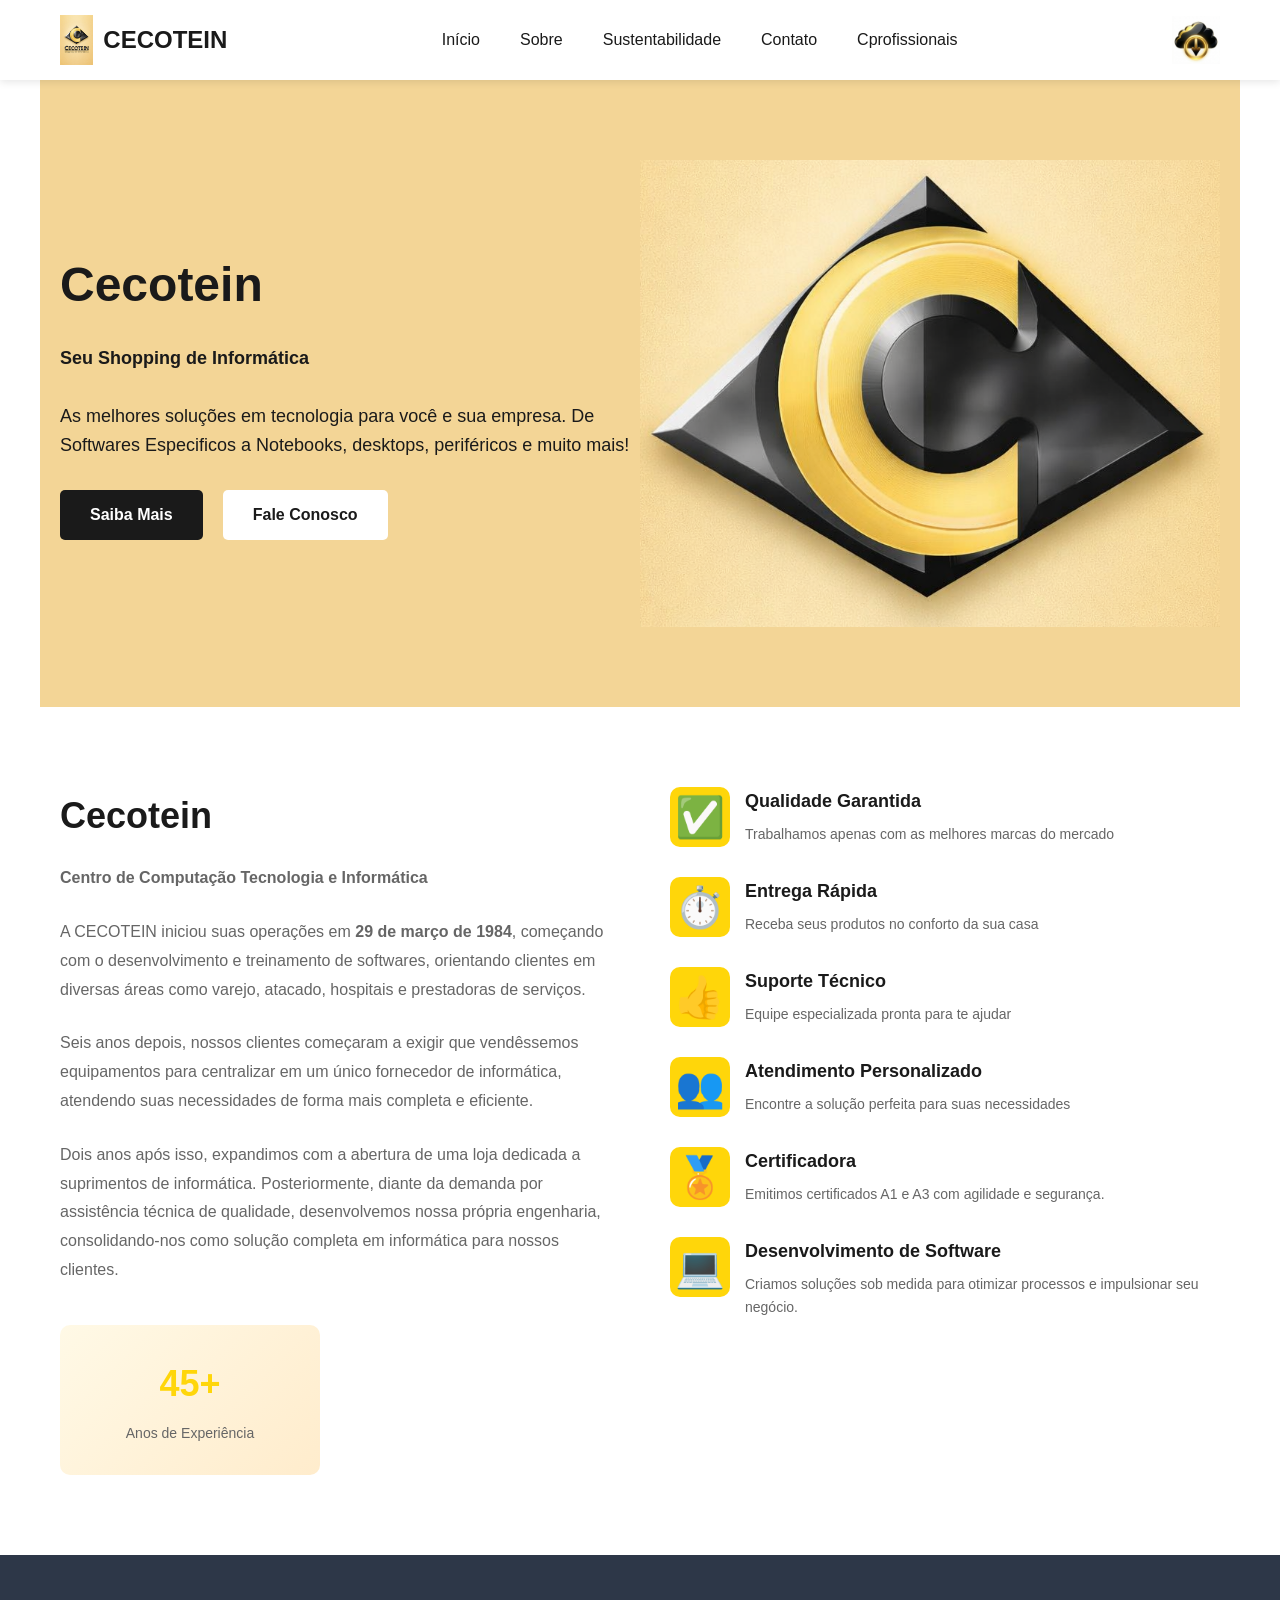
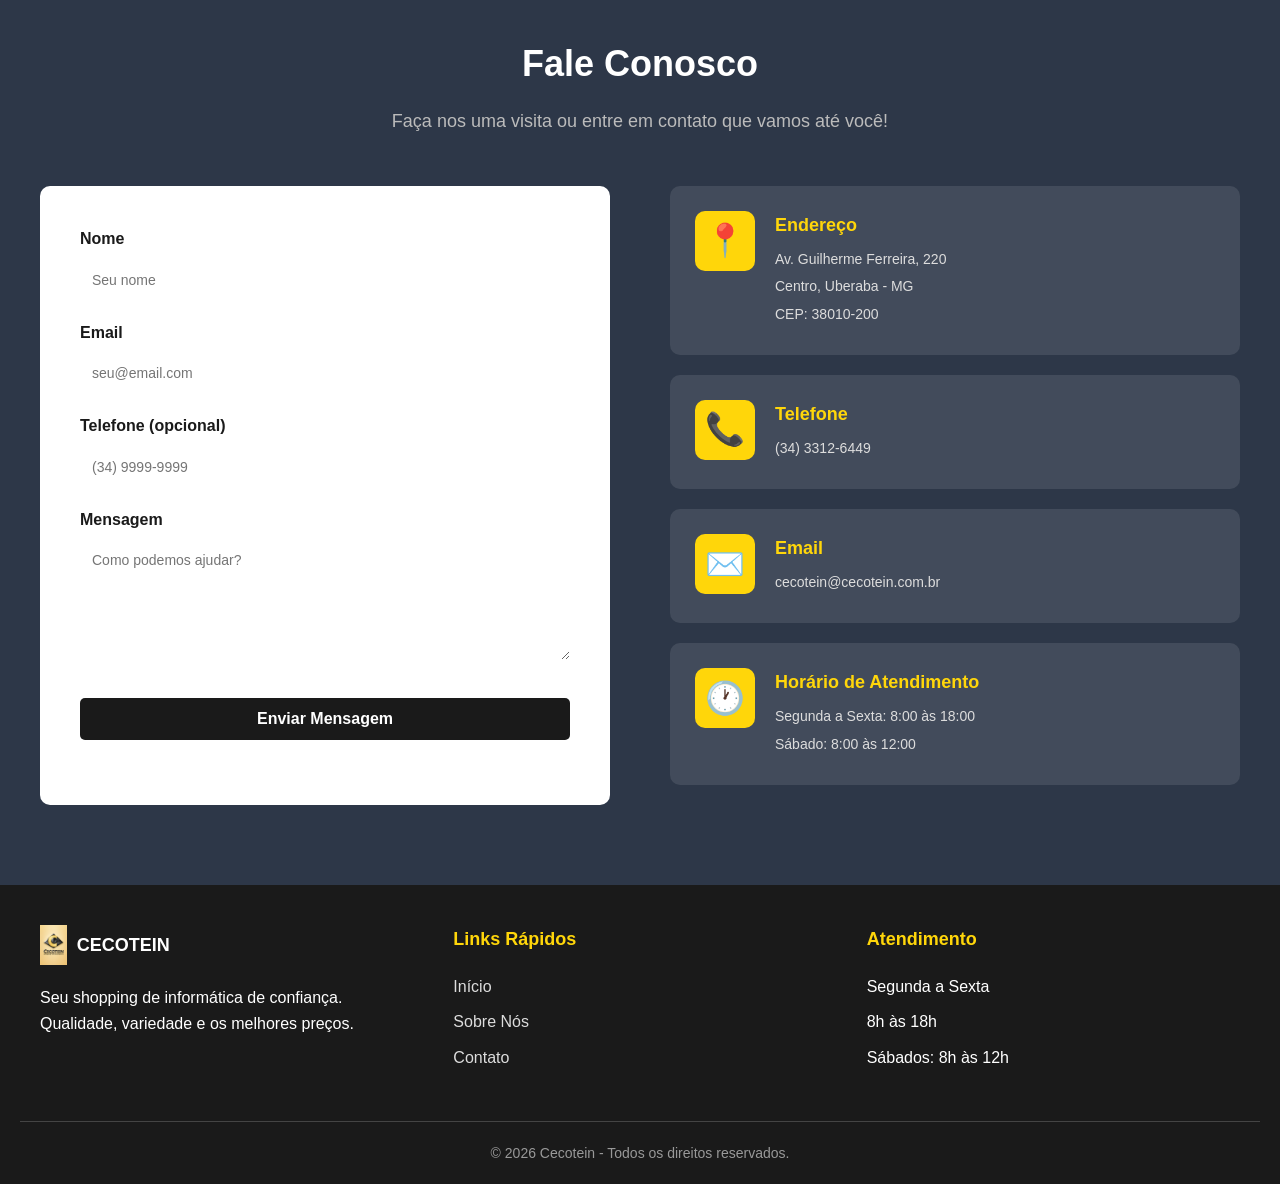
==== commit d45222a5: "Merge pull request #3 from FlavioGomesMenezesPorto:Correcao-e-retiradas-das-partes-incompletas-do-si" ====
--- a/index.html
+++ b/index.html
@@ -4,7 +4,7 @@
     <meta charset="UTF-8">
     <meta name="viewport" content="width=device-width, initial-scale=1.0">
     <title>Cecotein - Seu Shopping de Informática</title>
-    <link rel="icon" href="assets/[REDACTED_DB_USERNAME]_logo01.png" type="image/png">
+    <link rel="icon" href="assets/cecotein_logo01.png" type="image/png">
     <style>
         * {
             margin: 0;
@@ -528,8 +528,8 @@
         <div class="header-container">
             <div class="logo">
                 <a href="index.html" aria-label="Ir para a página inicial">
-                    <img src="assets/[REDACTED_DB_USERNAME]_logo01.png" alt="Cecotein Logo">
-                    <span class="logo-text">[REDACTED_DOWNLOAD_USERNAME]</span>
+                    <img src="assets/cecotein_logo01.png" alt="Cecotein Logo">
+                    <span class="logo-text">CECOTEIN</span>
                 </a>
             </div>
             <nav>
@@ -538,11 +538,11 @@
                     <li><a href="#sobre">Sobre</a></li>
                     <li><a href="sustentabilidade.html">Sustentabilidade</a></li>
                     <li><a href="#contato">Contato</a></li>
-                    <li><a href="https://[REDACTED_DB_USERNAME].com.br/cprofissionais/principais/">Cprofissionais</a></li>
+                    <li><a href="https://cecotein.com.br/cprofissionais/principais/">Cprofissionais</a></li>
                 </ul>
             </nav>
             <div class="header-icons">
-                <a class="icon-btn" href="https://www.[REDACTED_DB_USERNAME].com.br/senha.php" aria-label="Acessar principais">
+                <a class="icon-btn" href="https://www.cecotein.com.br/senha.php" aria-label="Acessar principais">
                     <img src="assets/Simbolo_Downloads.png" alt="Ícone de download">
                 </a>
             </div>
@@ -561,7 +561,7 @@
             </div>
         </div>
         <div class="hero-image">
-            <img src="assets/[REDACTED_DB_USERNAME]_logo02.png" alt="Cecotein Logo" style="max-width: 100%; height: auto;">
+            <img src="assets/cecotein_logo02.png" alt="Cecotein Logo" style="max-width: 100%; height: auto;">
         </div>
     </section>
 
@@ -572,7 +572,7 @@
                 <h2>Cecotein</h2>
                 <p><strong>Centro de Computação Tecnologia e Informática</strong></p>
                 
-                <p>A [REDACTED_DOWNLOAD_USERNAME] iniciou suas operações em <strong>29 de março de 1984</strong>, começando com o desenvolvimento e treinamento de softwares, orientando clientes em diversas áreas como varejo, atacado, hospitais e prestadoras de serviços.</p>
+                <p>A CECOTEIN iniciou suas operações em <strong>29 de março de 1984</strong>, começando com o desenvolvimento e treinamento de softwares, orientando clientes em diversas áreas como varejo, atacado, hospitais e prestadoras de serviços.</p>
                 
                 <p>Seis anos depois, nossos clientes começaram a exigir que vendêssemos equipamentos para centralizar em um único fornecedor de informática, atendendo suas necessidades de forma mais completa e eficiente.</p>
                 
@@ -699,8 +699,8 @@
                     <div class="info-icon">✉️</div>
                     <div class="info-content">
                         <h3>Email</h3>
-                        <a href="mailto:[REDACTED_DB_USERNAME]@[REDACTED_DB_USERNAME].com.br">
-                            <p>[REDACTED_DB_USERNAME]@[REDACTED_DB_USERNAME].com.br</p>
+                        <a href="mailto:cecotein@cecotein.com.br">
+                            <p>cecotein@cecotein.com.br</p>
                         </a>
                     </div>
                 </div>
@@ -722,8 +722,8 @@
         <div class="footer-container">
             <div class="footer-section">
                 <div class="footer-logo">
-                    <img src="assets/[REDACTED_DB_USERNAME]_logo01.png" alt="Cecotein">
-                    <span class="footer-logo-text">[REDACTED_DOWNLOAD_USERNAME]</span>
+                    <img src="assets/cecotein_logo01.png" alt="Cecotein">
+                    <span class="footer-logo-text">CECOTEIN</span>
                 </div>
                 <p>Seu shopping de informática de confiança. Qualidade, variedade e os melhores preços.</p>
             </div>
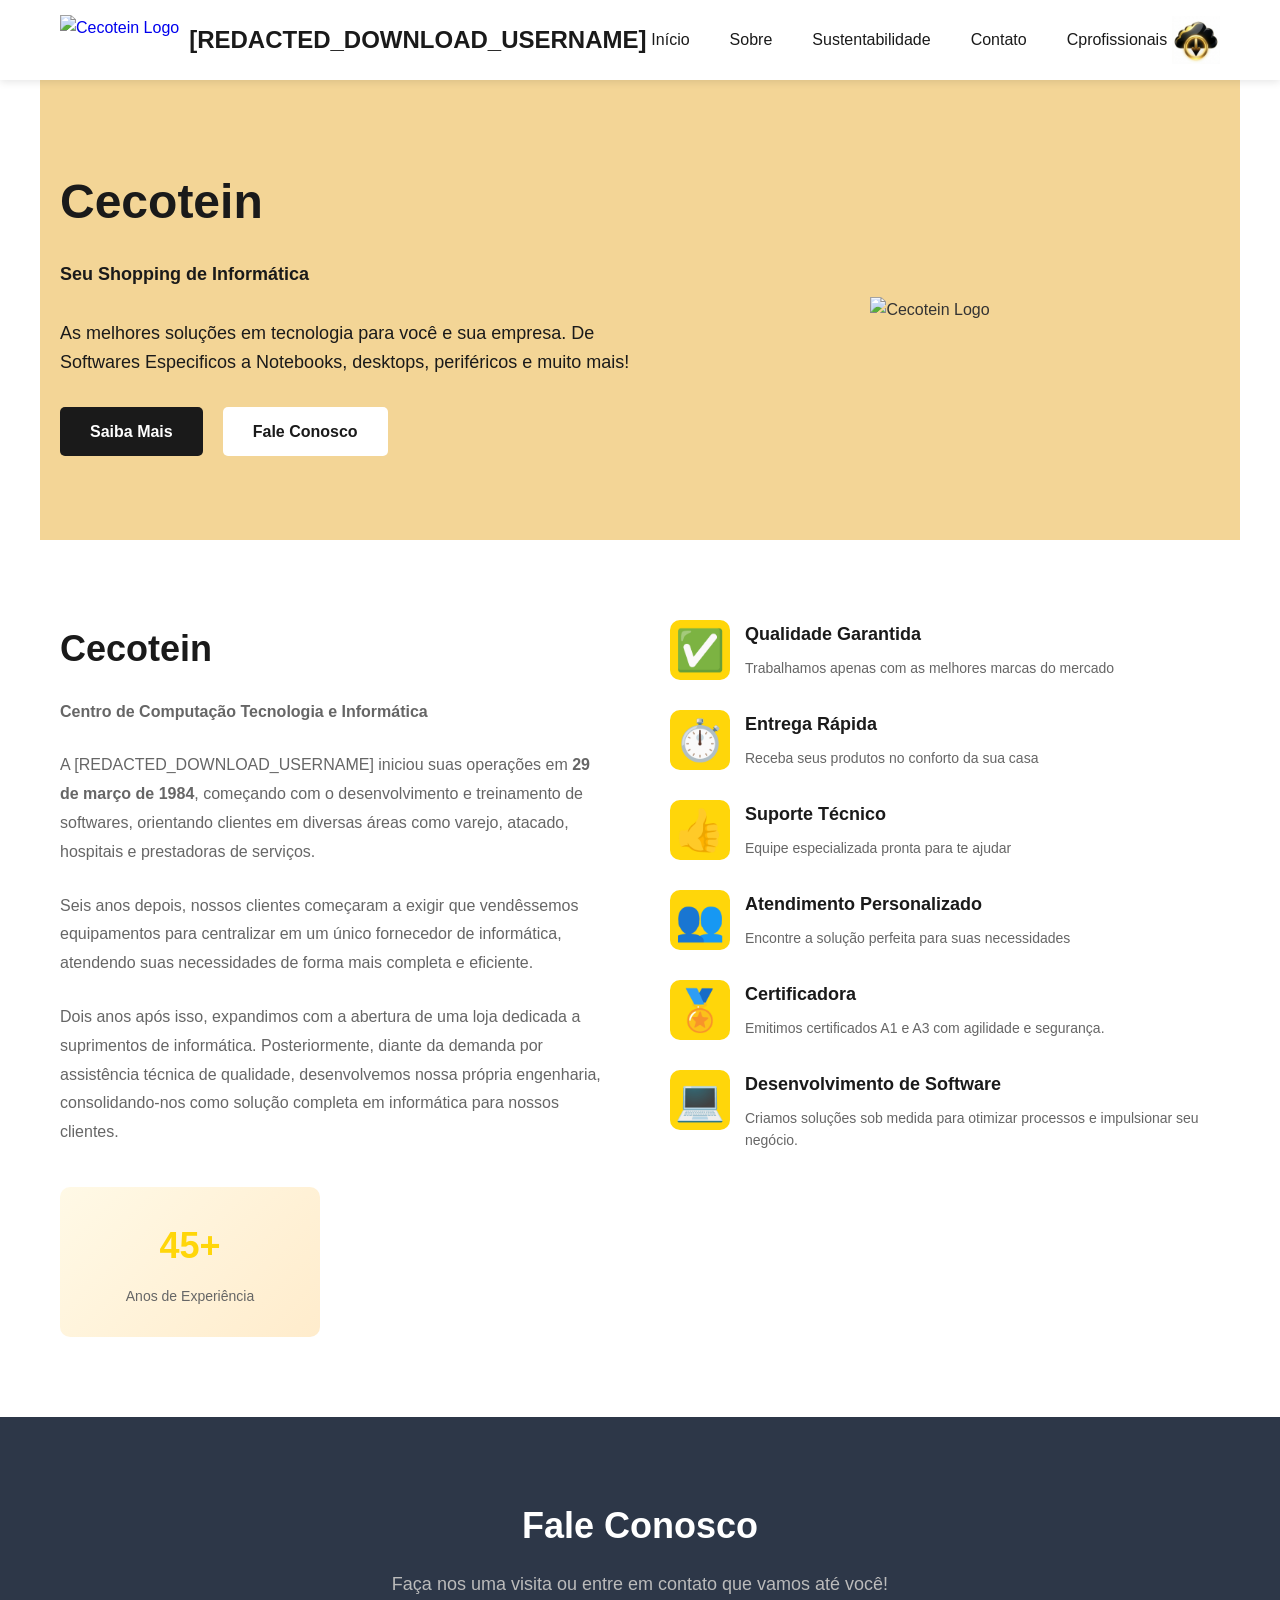
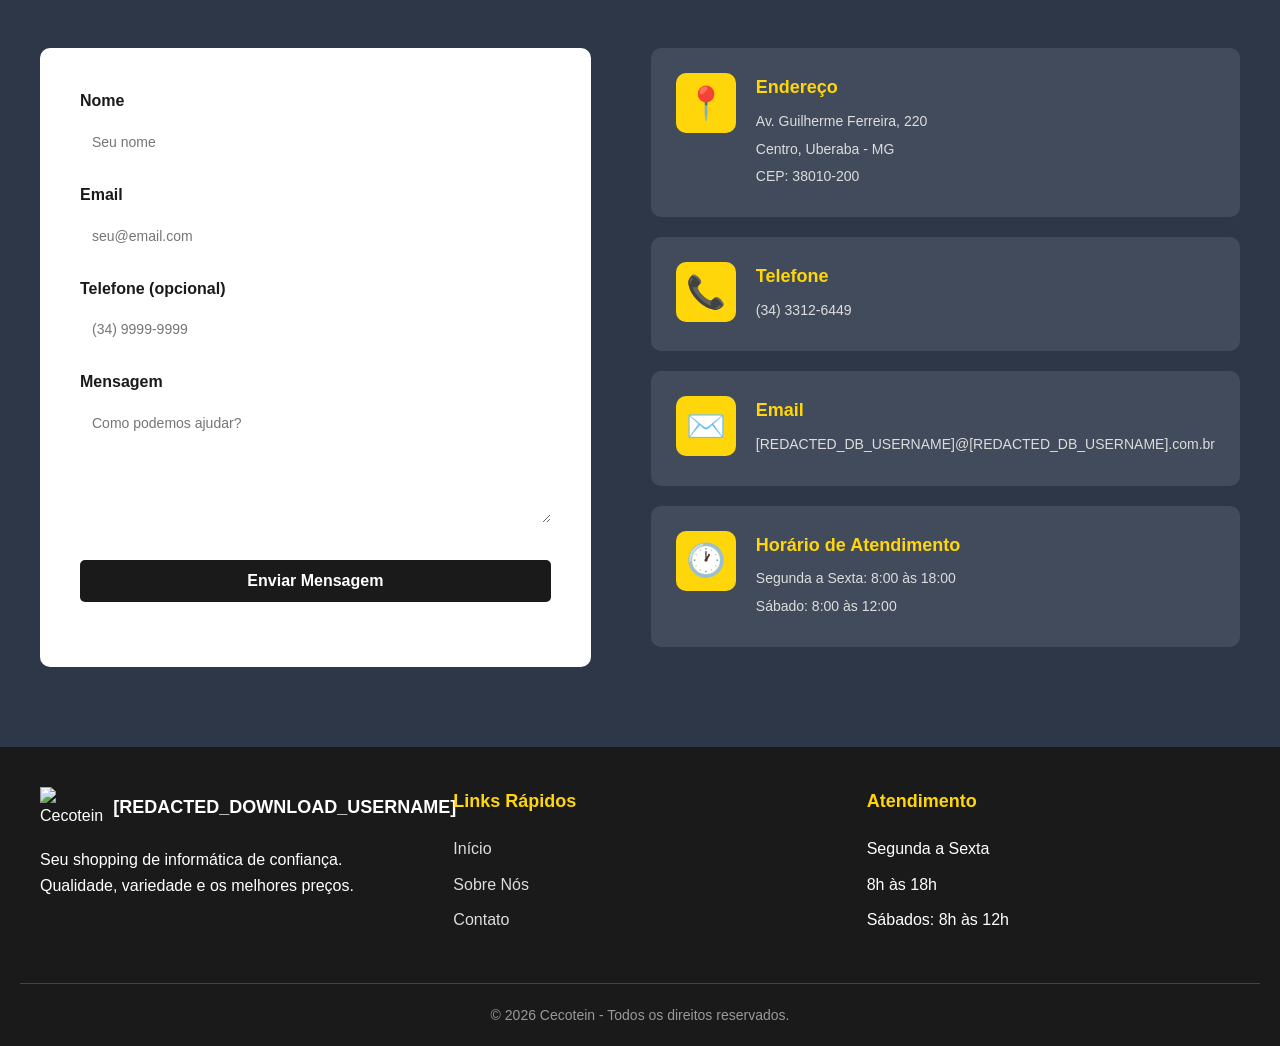
==== commit 89c8bc88: "Merge pull request #3 from FlavioGomesMenezesPorto:Correcao-e-retiradas-das-partes-incompletas-do-si" ====
--- a/index.html
+++ b/index.html
@@ -4,7 +4,7 @@
     <meta charset="UTF-8">
     <meta name="viewport" content="width=device-width, initial-scale=1.0">
     <title>Cecotein - Seu Shopping de Informática</title>
-    <link rel="icon" href="assets/cecotein_logo01.png" type="image/png">
+    <link rel="icon" href="assets/[REDACTED_DB_USERNAME]_logo01.png" type="image/png">
     <style>
         * {
             margin: 0;
@@ -528,8 +528,8 @@
         <div class="header-container">
             <div class="logo">
                 <a href="index.html" aria-label="Ir para a página inicial">
-                    <img src="assets/cecotein_logo01.png" alt="Cecotein Logo">
-                    <span class="logo-text">CECOTEIN</span>
+                    <img src="assets/[REDACTED_DB_USERNAME]_logo01.png" alt="Cecotein Logo">
+                    <span class="logo-text">[REDACTED_DOWNLOAD_USERNAME]</span>
                 </a>
             </div>
             <nav>
@@ -538,11 +538,11 @@
                     <li><a href="#sobre">Sobre</a></li>
                     <li><a href="sustentabilidade.html">Sustentabilidade</a></li>
                     <li><a href="#contato">Contato</a></li>
-                    <li><a href="https://cecotein.com.br/cprofissionais/principais/">Cprofissionais</a></li>
+                    <li><a href="https://[REDACTED_DB_USERNAME].com.br/cprofissionais/principais/">Cprofissionais</a></li>
                 </ul>
             </nav>
             <div class="header-icons">
-                <a class="icon-btn" href="https://www.cecotein.com.br/senha.php" aria-label="Acessar principais">
+                <a class="icon-btn" href="https://www.[REDACTED_DB_USERNAME].com.br/senha.php" aria-label="Acessar principais">
                     <img src="assets/Simbolo_Downloads.png" alt="Ícone de download">
                 </a>
             </div>
@@ -561,7 +561,7 @@
             </div>
         </div>
         <div class="hero-image">
-            <img src="assets/cecotein_logo02.png" alt="Cecotein Logo" style="max-width: 100%; height: auto;">
+            <img src="assets/[REDACTED_DB_USERNAME]_logo02.png" alt="Cecotein Logo" style="max-width: 100%; height: auto;">
         </div>
     </section>
 
@@ -572,7 +572,7 @@
                 <h2>Cecotein</h2>
                 <p><strong>Centro de Computação Tecnologia e Informática</strong></p>
                 
-                <p>A CECOTEIN iniciou suas operações em <strong>29 de março de 1984</strong>, começando com o desenvolvimento e treinamento de softwares, orientando clientes em diversas áreas como varejo, atacado, hospitais e prestadoras de serviços.</p>
+                <p>A [REDACTED_DOWNLOAD_USERNAME] iniciou suas operações em <strong>29 de março de 1984</strong>, começando com o desenvolvimento e treinamento de softwares, orientando clientes em diversas áreas como varejo, atacado, hospitais e prestadoras de serviços.</p>
                 
                 <p>Seis anos depois, nossos clientes começaram a exigir que vendêssemos equipamentos para centralizar em um único fornecedor de informática, atendendo suas necessidades de forma mais completa e eficiente.</p>
                 
@@ -699,8 +699,8 @@
                     <div class="info-icon">✉️</div>
                     <div class="info-content">
                         <h3>Email</h3>
-                        <a href="mailto:cecotein@cecotein.com.br">
-                            <p>cecotein@cecotein.com.br</p>
+                        <a href="mailto:[REDACTED_DB_USERNAME]@[REDACTED_DB_USERNAME].com.br">
+                            <p>[REDACTED_DB_USERNAME]@[REDACTED_DB_USERNAME].com.br</p>
                         </a>
                     </div>
                 </div>
@@ -722,8 +722,8 @@
         <div class="footer-container">
             <div class="footer-section">
                 <div class="footer-logo">
-                    <img src="assets/cecotein_logo01.png" alt="Cecotein">
-                    <span class="footer-logo-text">CECOTEIN</span>
+                    <img src="assets/[REDACTED_DB_USERNAME]_logo01.png" alt="Cecotein">
+                    <span class="footer-logo-text">[REDACTED_DOWNLOAD_USERNAME]</span>
                 </div>
                 <p>Seu shopping de informática de confiança. Qualidade, variedade e os melhores preços.</p>
             </div>
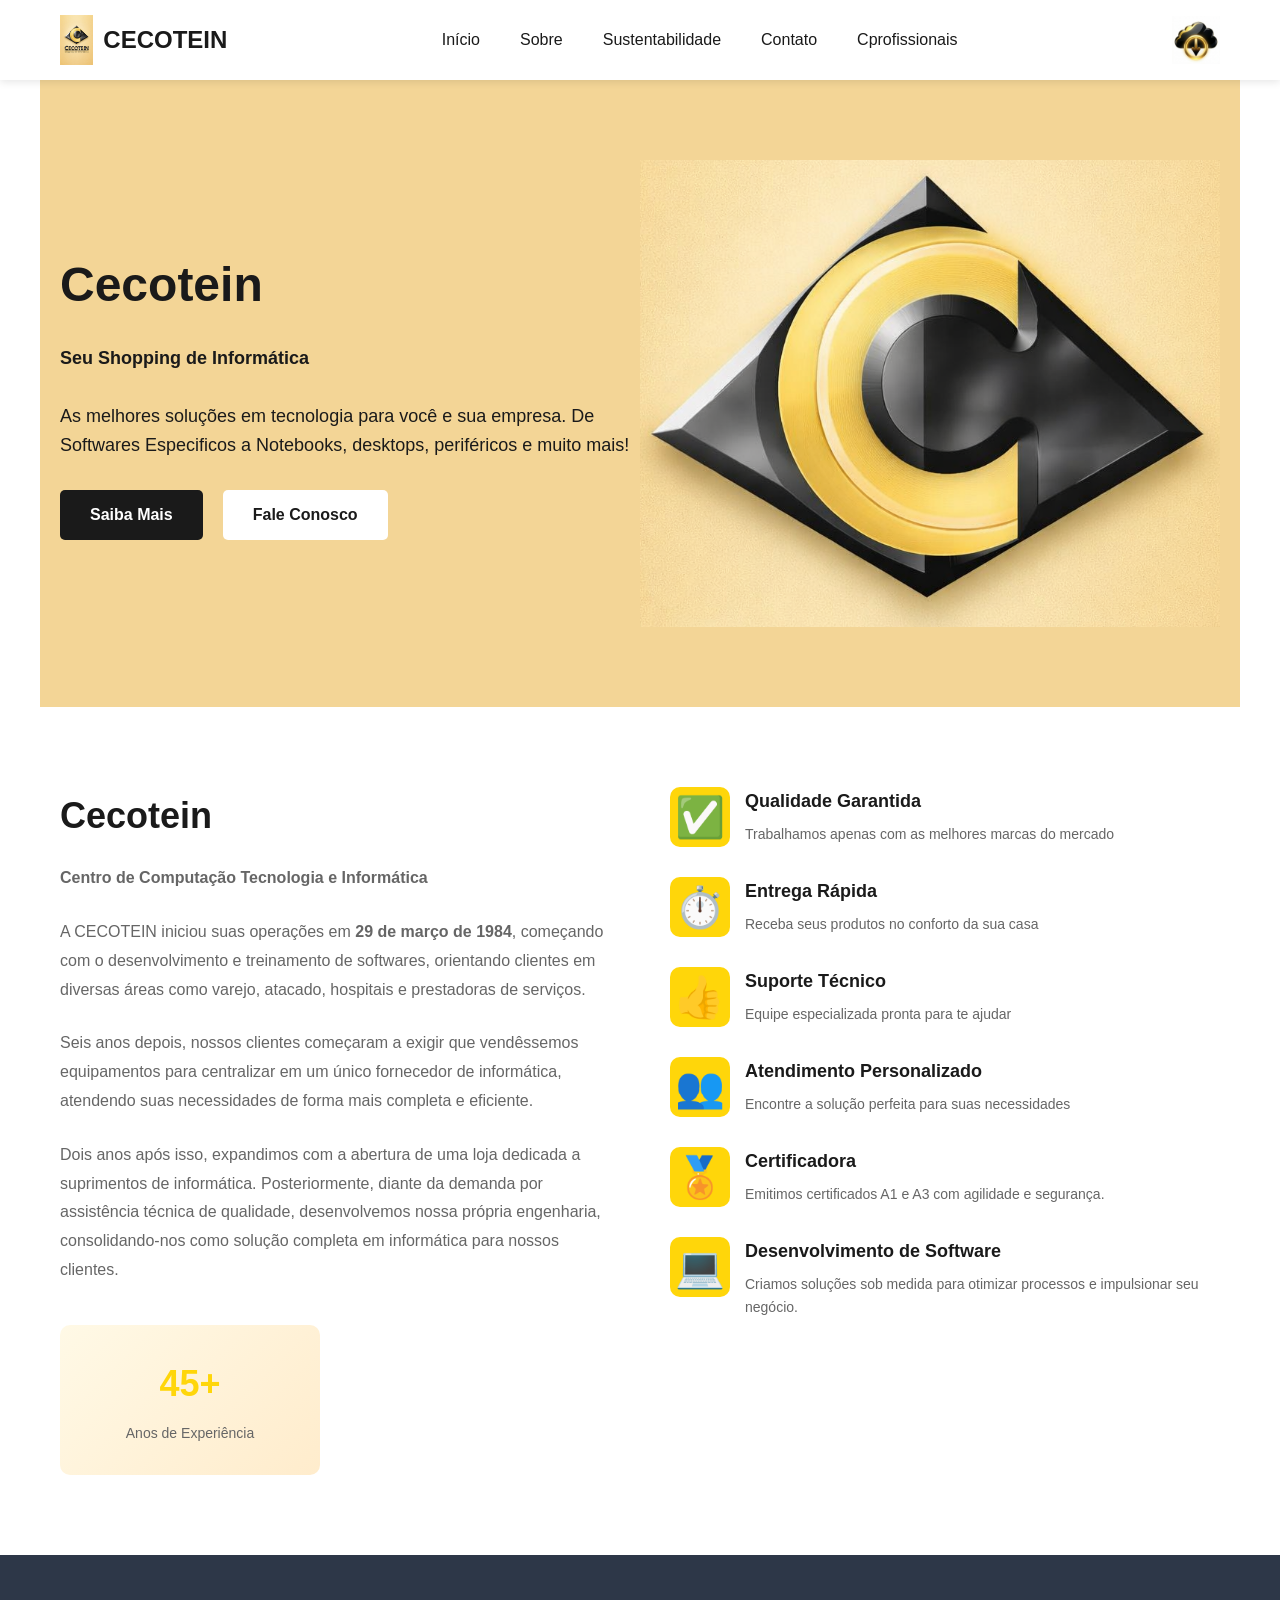
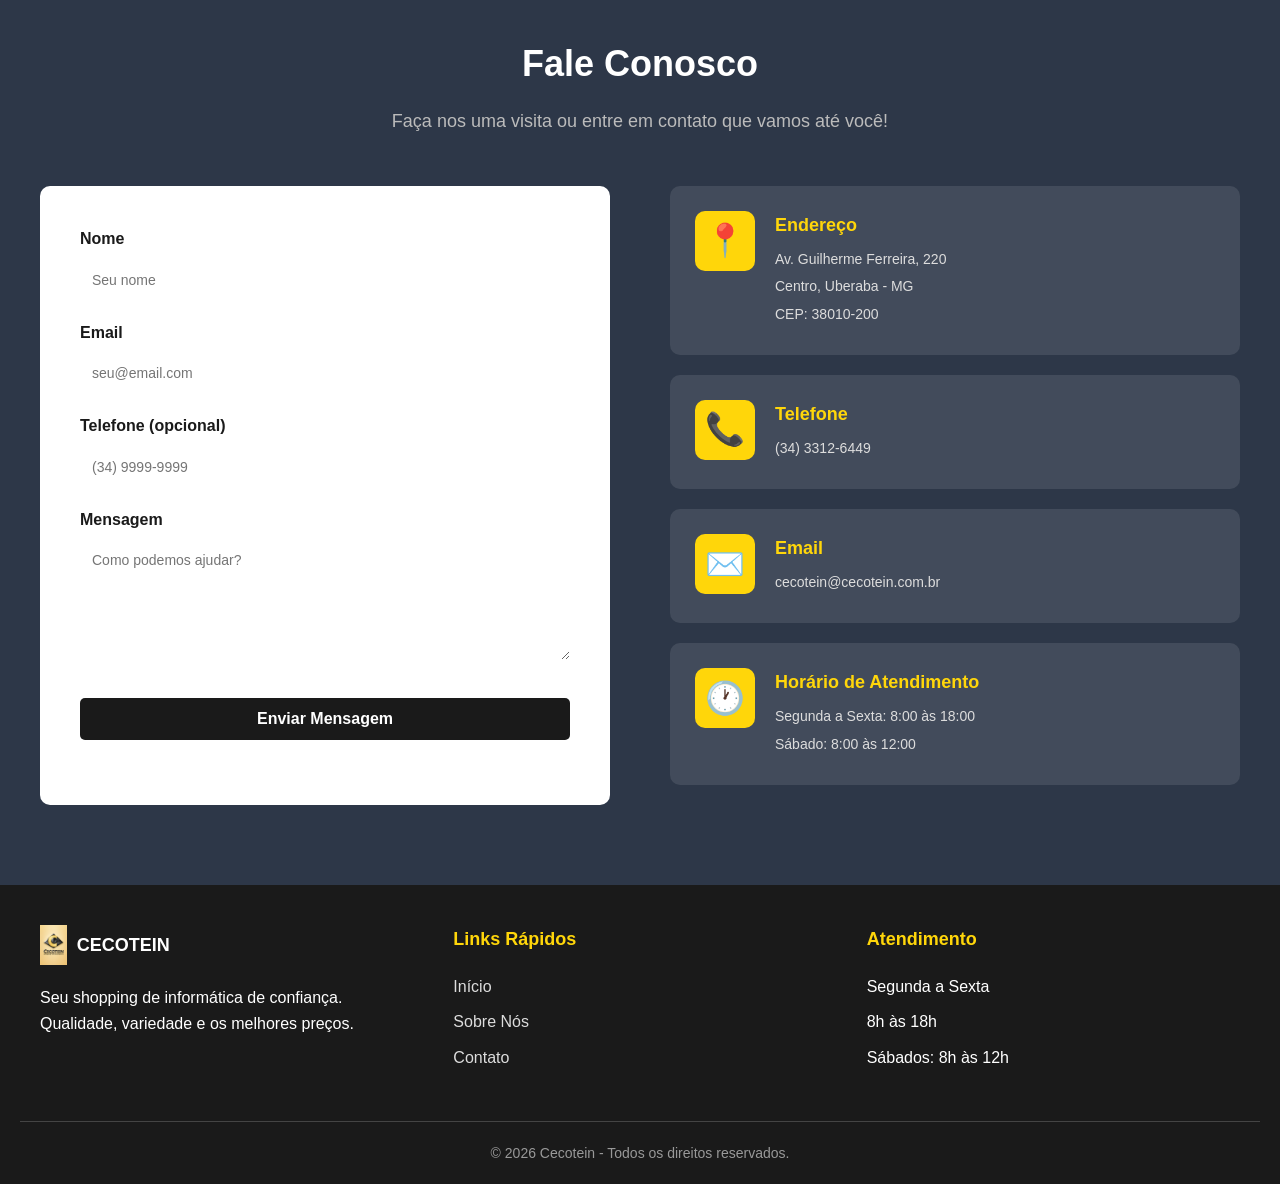
==== commit 2442b5d0: "Enviando os erros do sistema, mais o Relatorio de Erros API/Django/EndPoints/Seguranc" ====
--- a/index.html
+++ b/index.html
@@ -4,7 +4,7 @@
     <meta charset="UTF-8">
     <meta name="viewport" content="width=device-width, initial-scale=1.0">
     <title>Cecotein - Seu Shopping de Informática</title>
-    <link rel="icon" href="assets/[REDACTED_DB_USERNAME]_logo01.png" type="image/png">
+    <link rel="icon" href="assets/cecotein_logo01.png" type="image/png">
     <style>
         * {
             margin: 0;
@@ -528,8 +528,8 @@
         <div class="header-container">
             <div class="logo">
                 <a href="index.html" aria-label="Ir para a página inicial">
-                    <img src="assets/[REDACTED_DB_USERNAME]_logo01.png" alt="Cecotein Logo">
-                    <span class="logo-text">[REDACTED_DOWNLOAD_USERNAME]</span>
+                    <img src="assets/cecotein_logo01.png" alt="Cecotein Logo">
+                    <span class="logo-text">CECOTEIN</span>
                 </a>
             </div>
             <nav>
@@ -538,11 +538,11 @@
                     <li><a href="#sobre">Sobre</a></li>
                     <li><a href="sustentabilidade.html">Sustentabilidade</a></li>
                     <li><a href="#contato">Contato</a></li>
-                    <li><a href="https://[REDACTED_DB_USERNAME].com.br/cprofissionais/principais/">Cprofissionais</a></li>
+                    <li><a href="https://cecotein.com.br/cprofissionais/principais/">Cprofissionais</a></li>
                 </ul>
             </nav>
             <div class="header-icons">
-                <a class="icon-btn" href="https://www.[REDACTED_DB_USERNAME].com.br/senha.php" aria-label="Acessar principais">
+                <a class="icon-btn" href="./adm/downloads.html" aria-label="Acessar Downloads">
                     <img src="assets/Simbolo_Downloads.png" alt="Ícone de download">
                 </a>
             </div>
@@ -561,7 +561,7 @@
             </div>
         </div>
         <div class="hero-image">
-            <img src="assets/[REDACTED_DB_USERNAME]_logo02.png" alt="Cecotein Logo" style="max-width: 100%; height: auto;">
+            <img src="assets/cecotein_logo02.png" alt="Cecotein Logo" style="max-width: 100%; height: auto;">
         </div>
     </section>
 
@@ -572,7 +572,7 @@
                 <h2>Cecotein</h2>
                 <p><strong>Centro de Computação Tecnologia e Informática</strong></p>
                 
-                <p>A [REDACTED_DOWNLOAD_USERNAME] iniciou suas operações em <strong>29 de março de 1984</strong>, começando com o desenvolvimento e treinamento de softwares, orientando clientes em diversas áreas como varejo, atacado, hospitais e prestadoras de serviços.</p>
+                <p>A CECOTEIN iniciou suas operações em <strong>29 de março de 1984</strong>, começando com o desenvolvimento e treinamento de softwares, orientando clientes em diversas áreas como varejo, atacado, hospitais e prestadoras de serviços.</p>
                 
                 <p>Seis anos depois, nossos clientes começaram a exigir que vendêssemos equipamentos para centralizar em um único fornecedor de informática, atendendo suas necessidades de forma mais completa e eficiente.</p>
                 
@@ -699,8 +699,8 @@
                     <div class="info-icon">✉️</div>
                     <div class="info-content">
                         <h3>Email</h3>
-                        <a href="mailto:[REDACTED_DB_USERNAME]@[REDACTED_DB_USERNAME].com.br">
-                            <p>[REDACTED_DB_USERNAME]@[REDACTED_DB_USERNAME].com.br</p>
+                        <a href="mailto:cecotein@cecotein.com.br">
+                            <p>cecotein@cecotein.com.br</p>
                         </a>
                     </div>
                 </div>
@@ -722,8 +722,8 @@
         <div class="footer-container">
             <div class="footer-section">
                 <div class="footer-logo">
-                    <img src="assets/[REDACTED_DB_USERNAME]_logo01.png" alt="Cecotein">
-                    <span class="footer-logo-text">[REDACTED_DOWNLOAD_USERNAME]</span>
+                    <img src="assets/cecotein_logo01.png" alt="Cecotein">
+                    <span class="footer-logo-text">CECOTEIN</span>
                 </div>
                 <p>Seu shopping de informática de confiança. Qualidade, variedade e os melhores preços.</p>
             </div>
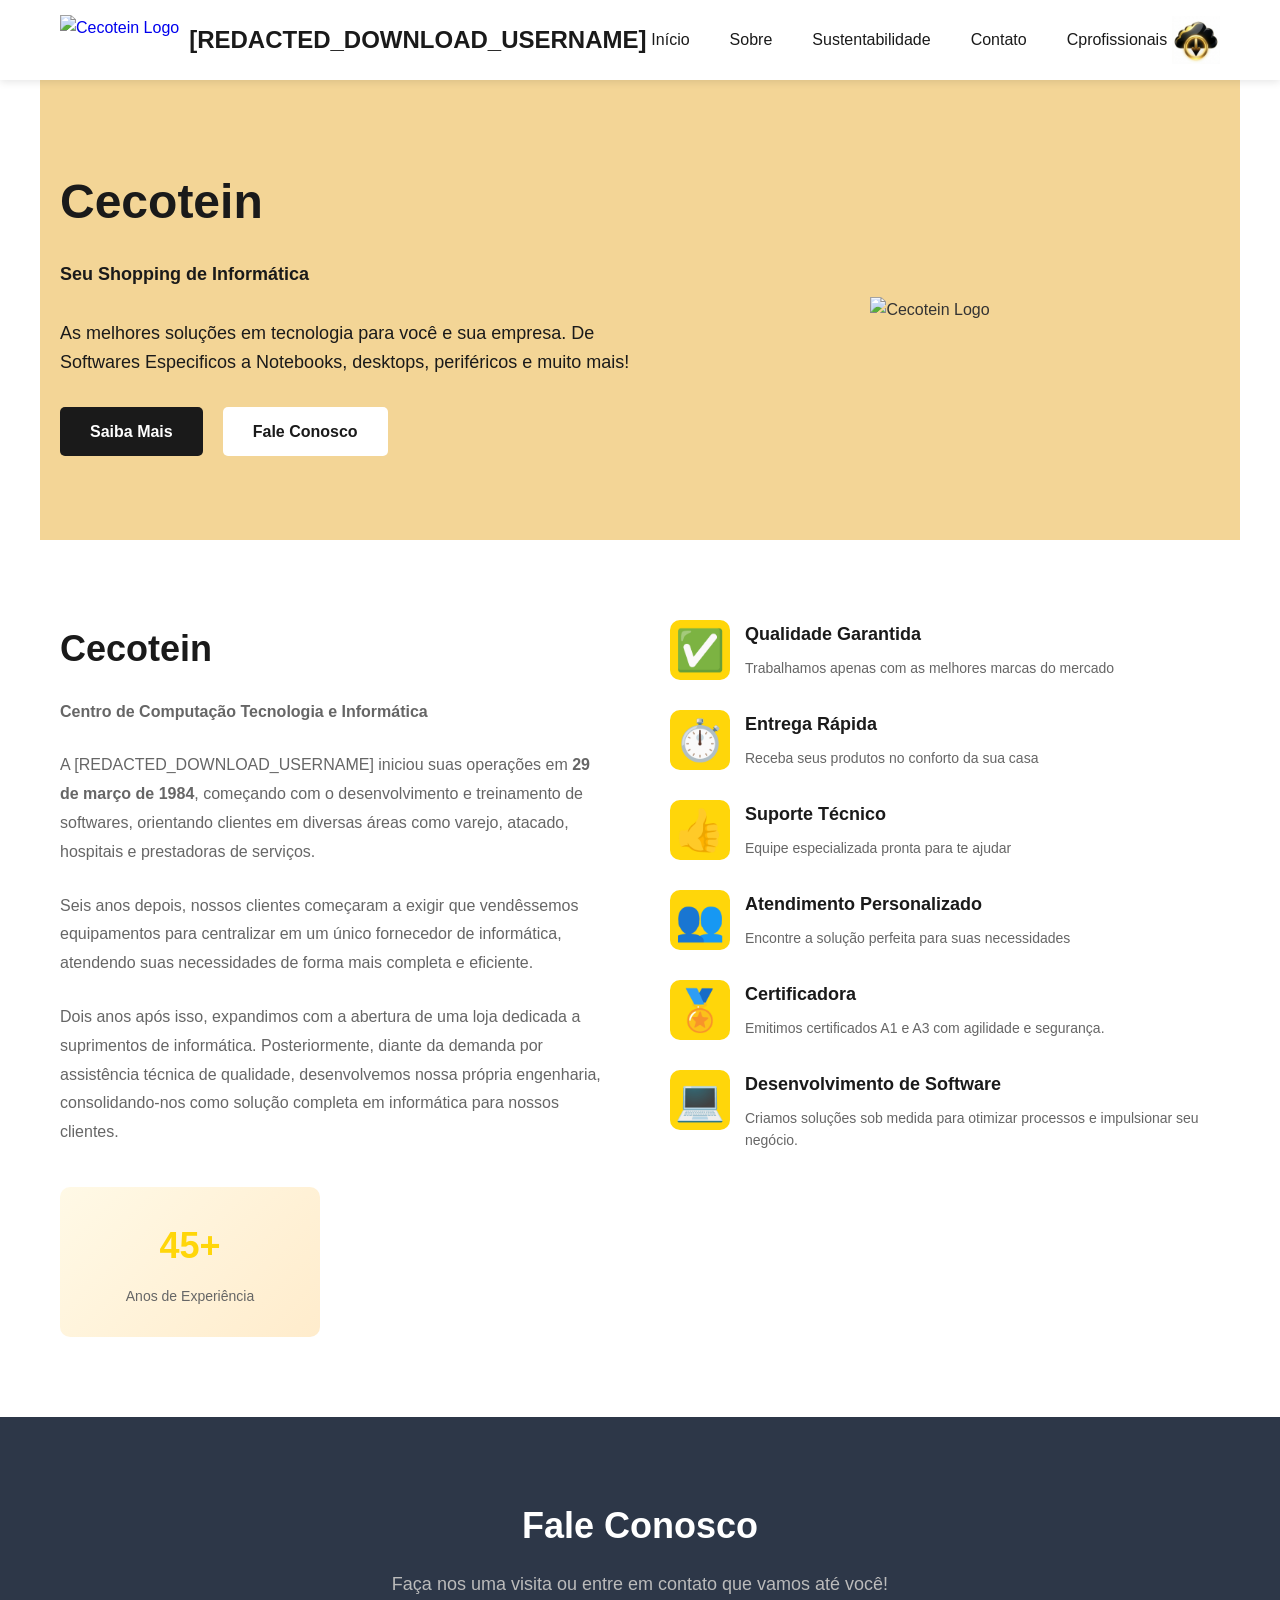
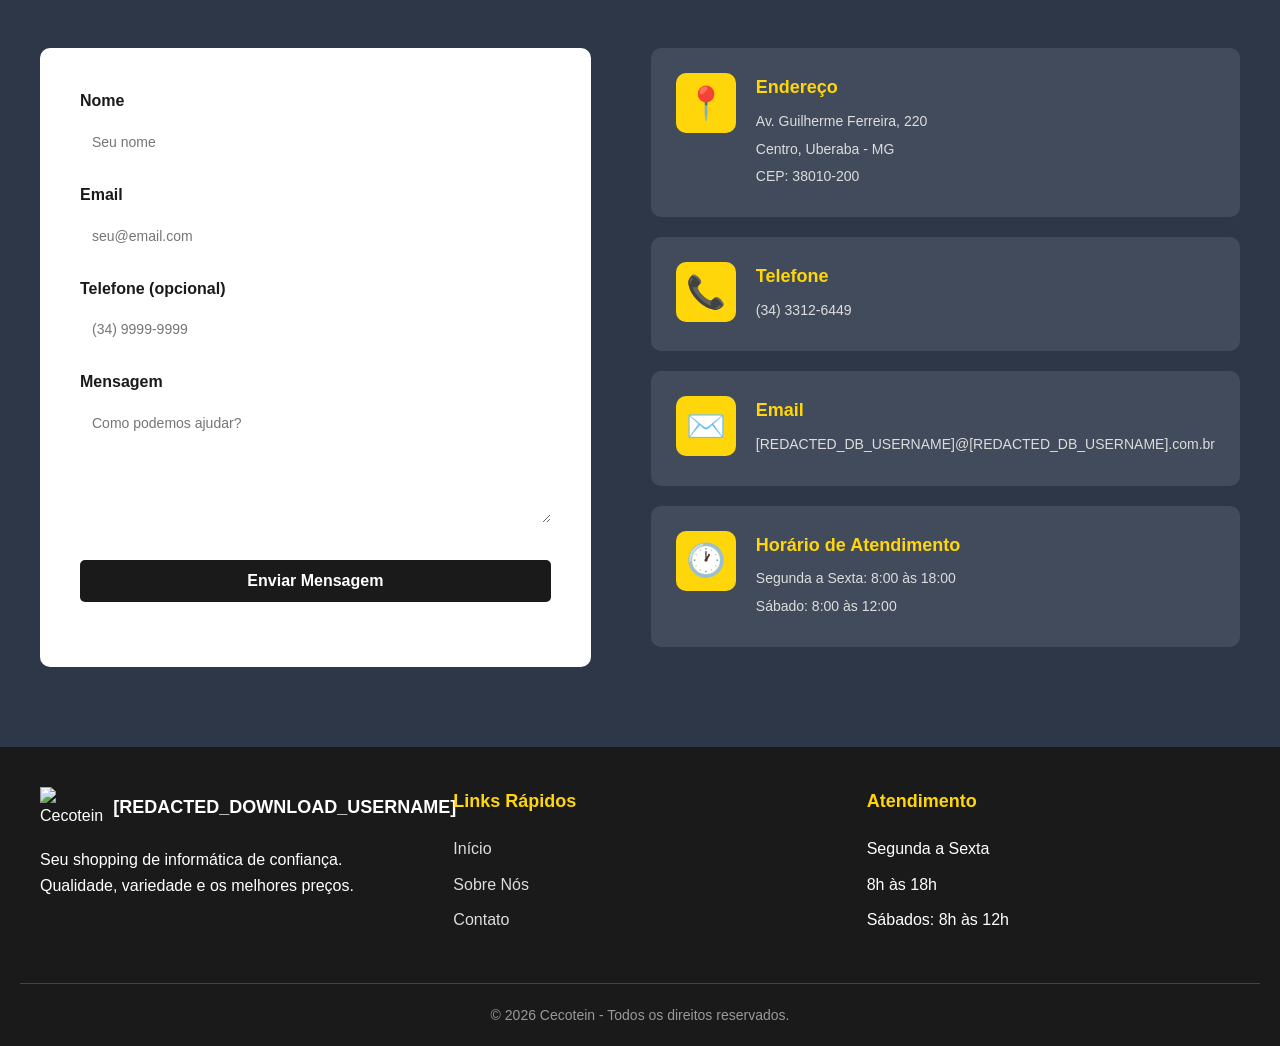
==== commit 6fa08513: "Enviando os erros do sistema, mais o Relatorio de Erros API/Django/EndPoints/Seguranc" ====
--- a/index.html
+++ b/index.html
@@ -4,7 +4,7 @@
     <meta charset="UTF-8">
     <meta name="viewport" content="width=device-width, initial-scale=1.0">
     <title>Cecotein - Seu Shopping de Informática</title>
-    <link rel="icon" href="assets/cecotein_logo01.png" type="image/png">
+    <link rel="icon" href="assets/[REDACTED_DB_USERNAME]_logo01.png" type="image/png">
     <style>
         * {
             margin: 0;
@@ -528,8 +528,8 @@
         <div class="header-container">
             <div class="logo">
                 <a href="index.html" aria-label="Ir para a página inicial">
-                    <img src="assets/cecotein_logo01.png" alt="Cecotein Logo">
-                    <span class="logo-text">CECOTEIN</span>
+                    <img src="assets/[REDACTED_DB_USERNAME]_logo01.png" alt="Cecotein Logo">
+                    <span class="logo-text">[REDACTED_DOWNLOAD_USERNAME]</span>
                 </a>
             </div>
             <nav>
@@ -538,7 +538,7 @@
                     <li><a href="#sobre">Sobre</a></li>
                     <li><a href="sustentabilidade.html">Sustentabilidade</a></li>
                     <li><a href="#contato">Contato</a></li>
-                    <li><a href="https://cecotein.com.br/cprofissionais/principais/">Cprofissionais</a></li>
+                    <li><a href="https://[REDACTED_DB_USERNAME].com.br/cprofissionais/principais/">Cprofissionais</a></li>
                 </ul>
             </nav>
             <div class="header-icons">
@@ -561,7 +561,7 @@
             </div>
         </div>
         <div class="hero-image">
-            <img src="assets/cecotein_logo02.png" alt="Cecotein Logo" style="max-width: 100%; height: auto;">
+            <img src="assets/[REDACTED_DB_USERNAME]_logo02.png" alt="Cecotein Logo" style="max-width: 100%; height: auto;">
         </div>
     </section>
 
@@ -572,7 +572,7 @@
                 <h2>Cecotein</h2>
                 <p><strong>Centro de Computação Tecnologia e Informática</strong></p>
                 
-                <p>A CECOTEIN iniciou suas operações em <strong>29 de março de 1984</strong>, começando com o desenvolvimento e treinamento de softwares, orientando clientes em diversas áreas como varejo, atacado, hospitais e prestadoras de serviços.</p>
+                <p>A [REDACTED_DOWNLOAD_USERNAME] iniciou suas operações em <strong>29 de março de 1984</strong>, começando com o desenvolvimento e treinamento de softwares, orientando clientes em diversas áreas como varejo, atacado, hospitais e prestadoras de serviços.</p>
                 
                 <p>Seis anos depois, nossos clientes começaram a exigir que vendêssemos equipamentos para centralizar em um único fornecedor de informática, atendendo suas necessidades de forma mais completa e eficiente.</p>
                 
@@ -699,8 +699,8 @@
                     <div class="info-icon">✉️</div>
                     <div class="info-content">
                         <h3>Email</h3>
-                        <a href="mailto:cecotein@cecotein.com.br">
-                            <p>cecotein@cecotein.com.br</p>
+                        <a href="mailto:[REDACTED_DB_USERNAME]@[REDACTED_DB_USERNAME].com.br">
+                            <p>[REDACTED_DB_USERNAME]@[REDACTED_DB_USERNAME].com.br</p>
                         </a>
                     </div>
                 </div>
@@ -722,8 +722,8 @@
         <div class="footer-container">
             <div class="footer-section">
                 <div class="footer-logo">
-                    <img src="assets/cecotein_logo01.png" alt="Cecotein">
-                    <span class="footer-logo-text">CECOTEIN</span>
+                    <img src="assets/[REDACTED_DB_USERNAME]_logo01.png" alt="Cecotein">
+                    <span class="footer-logo-text">[REDACTED_DOWNLOAD_USERNAME]</span>
                 </div>
                 <p>Seu shopping de informática de confiança. Qualidade, variedade e os melhores preços.</p>
             </div>
